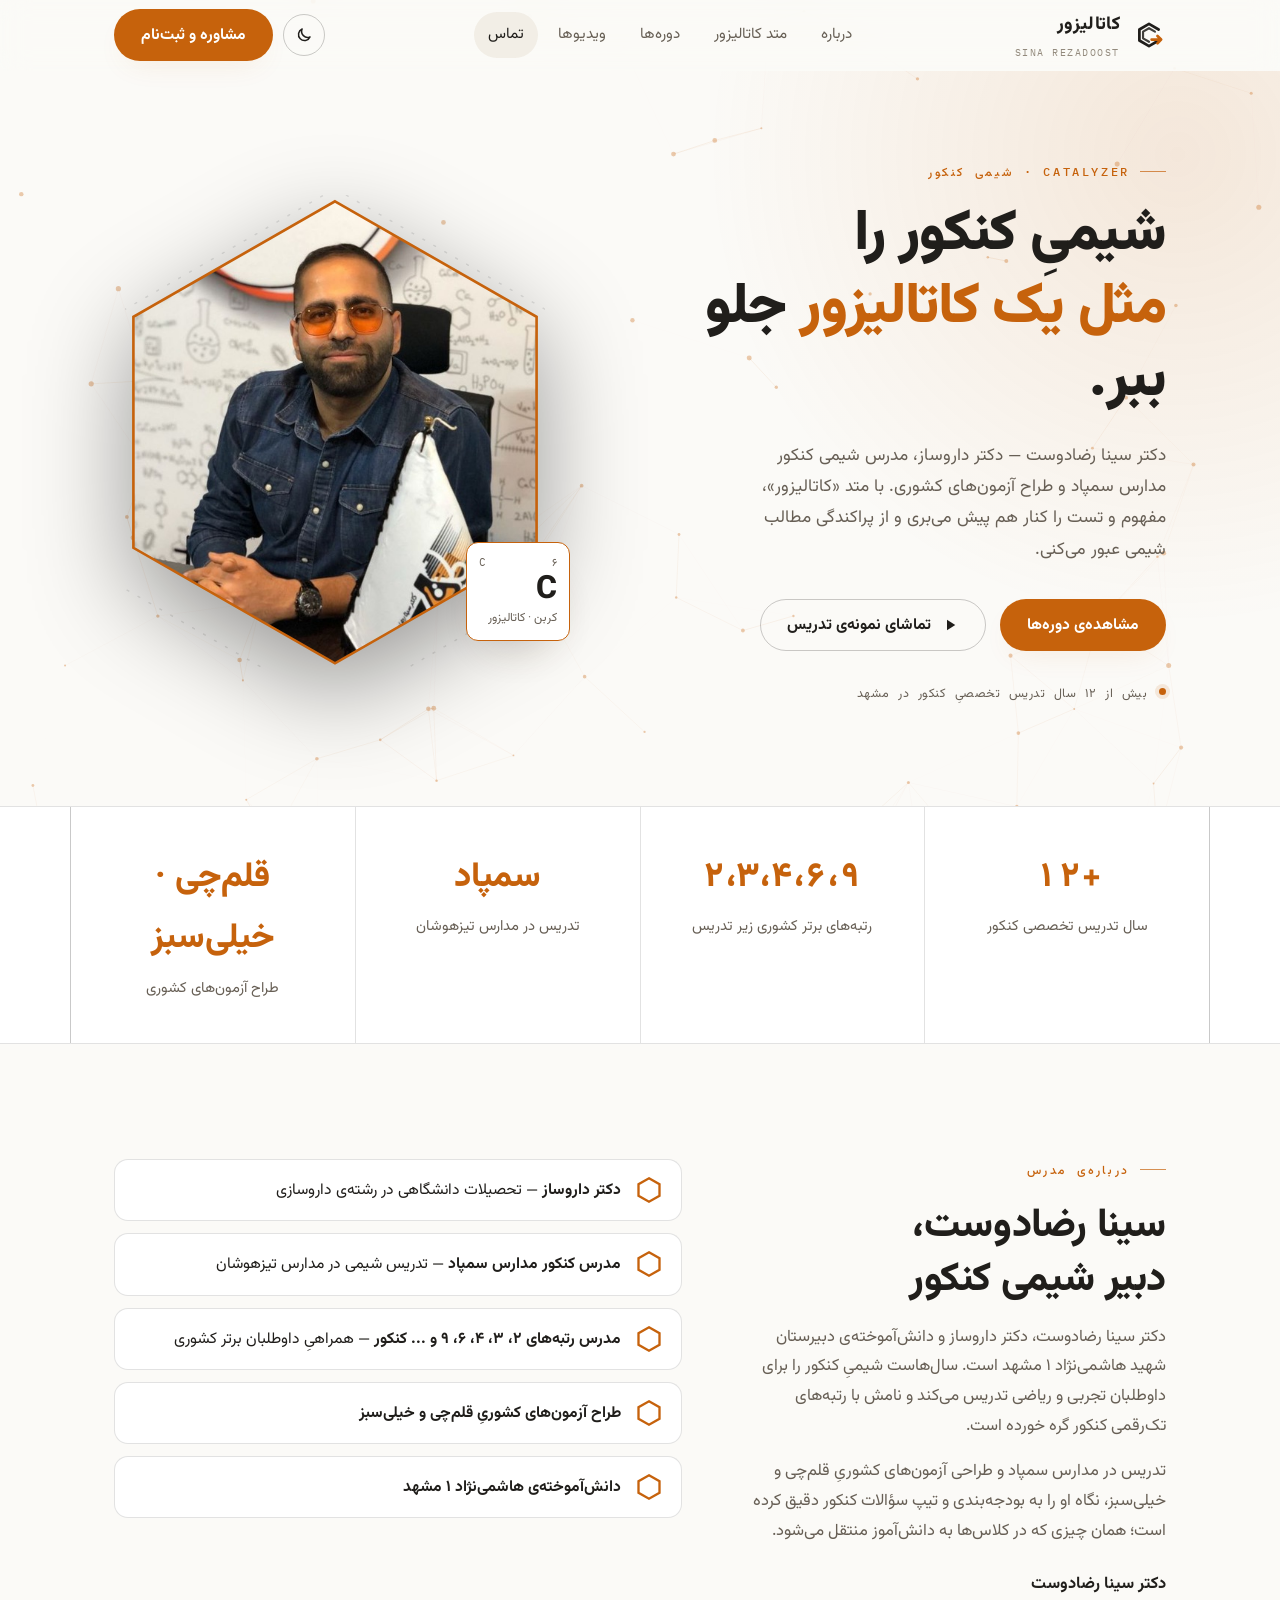
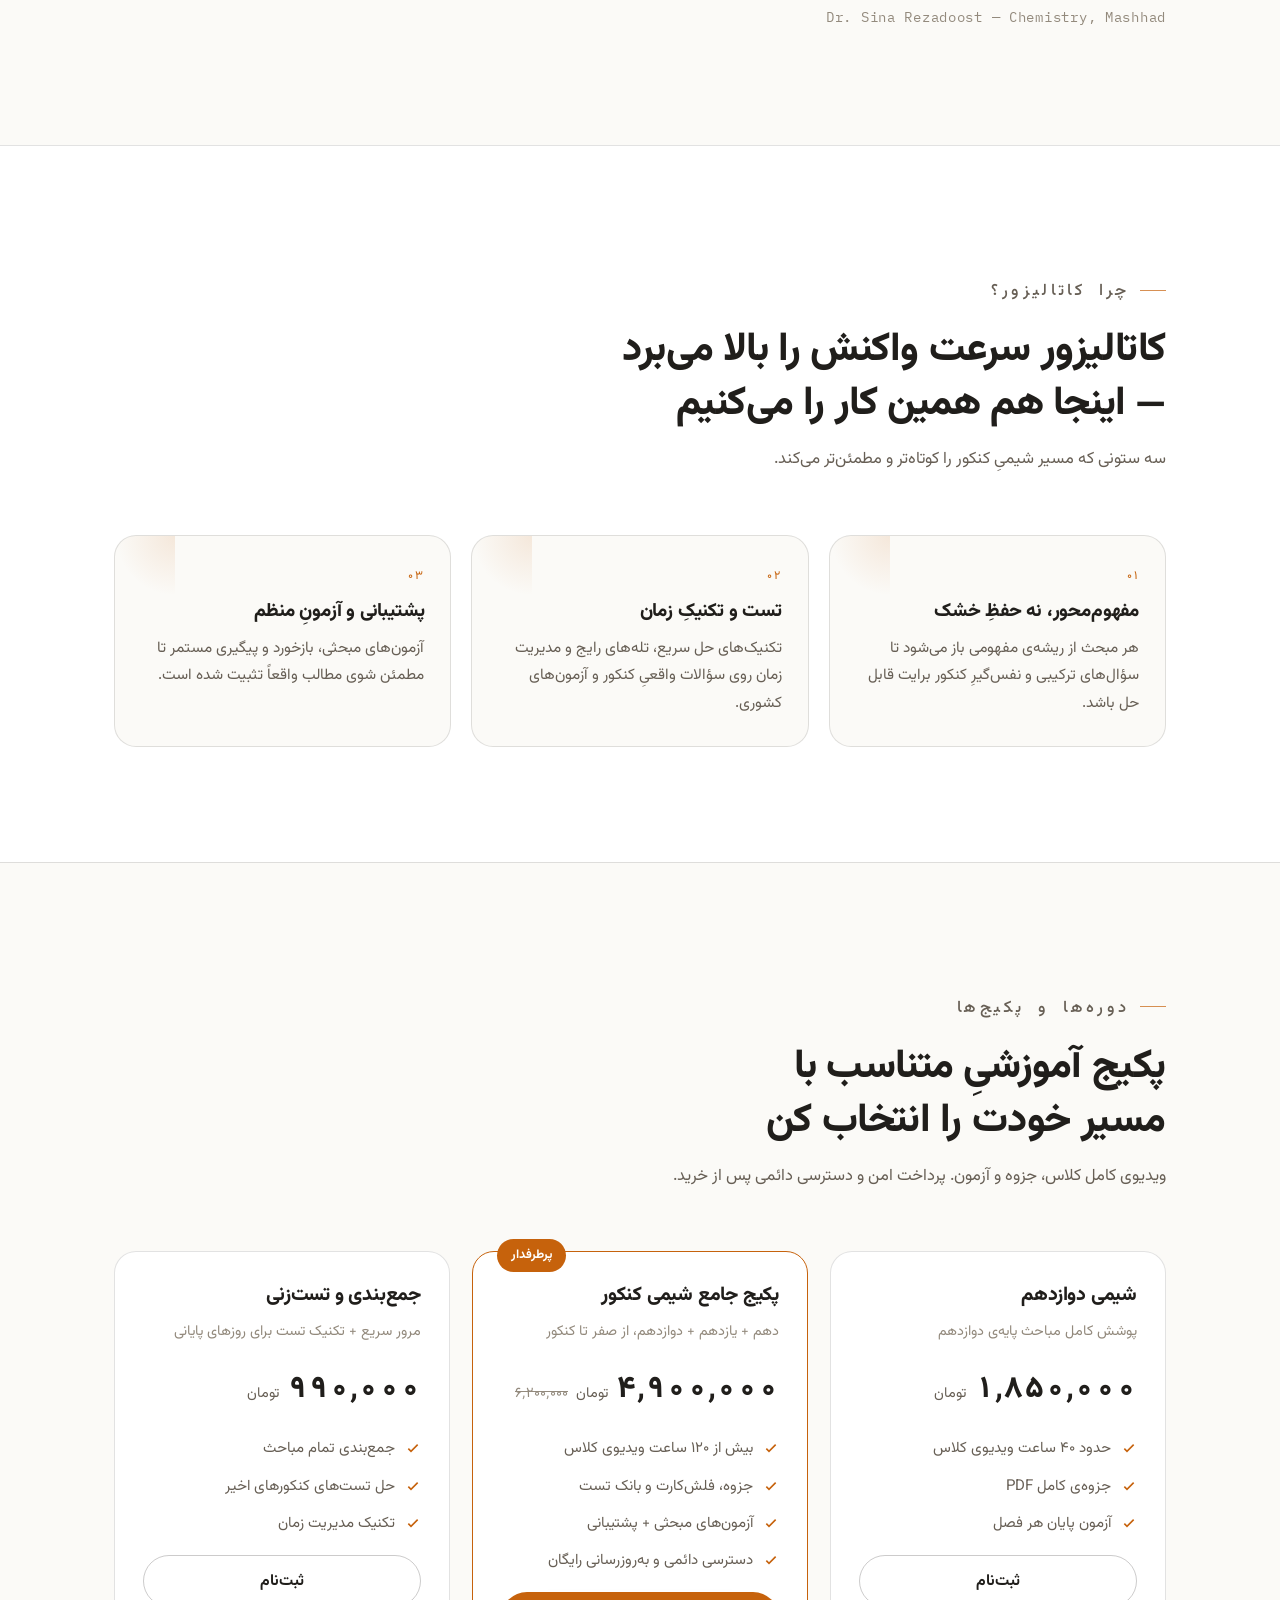
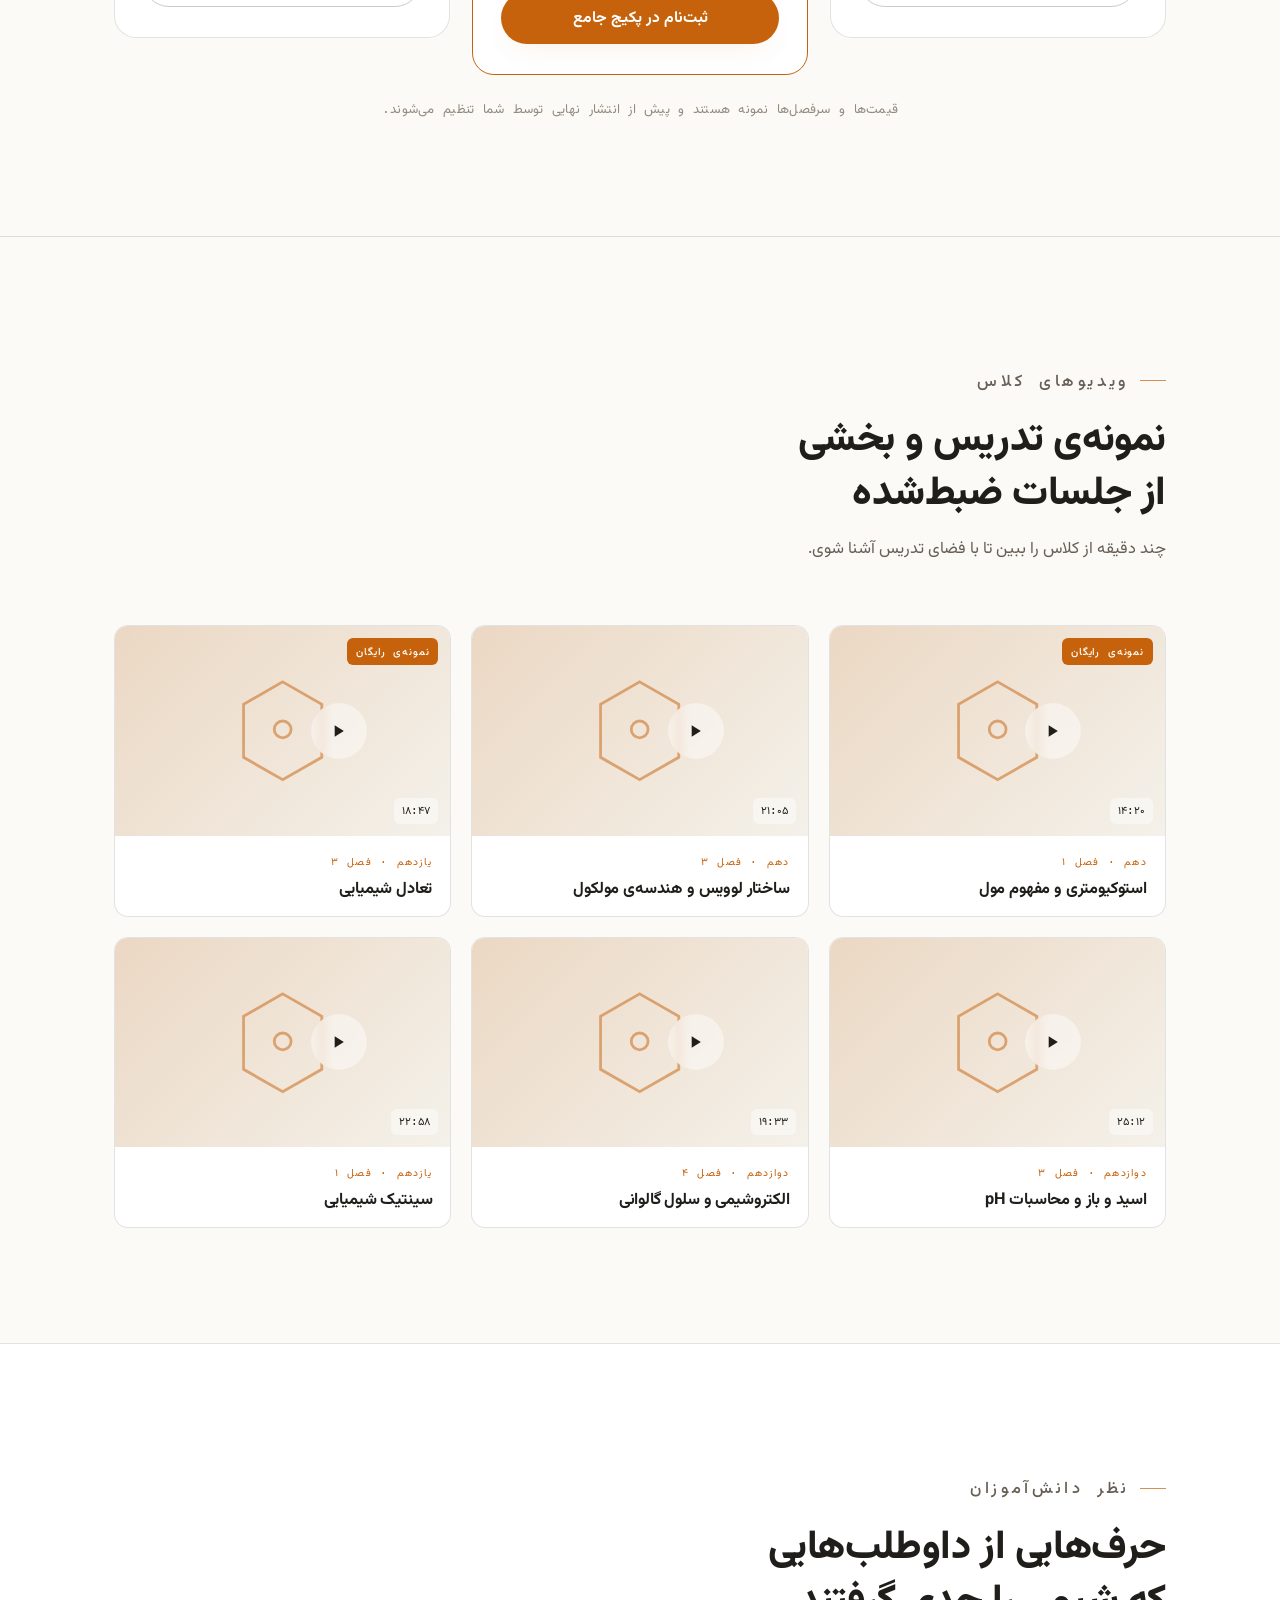
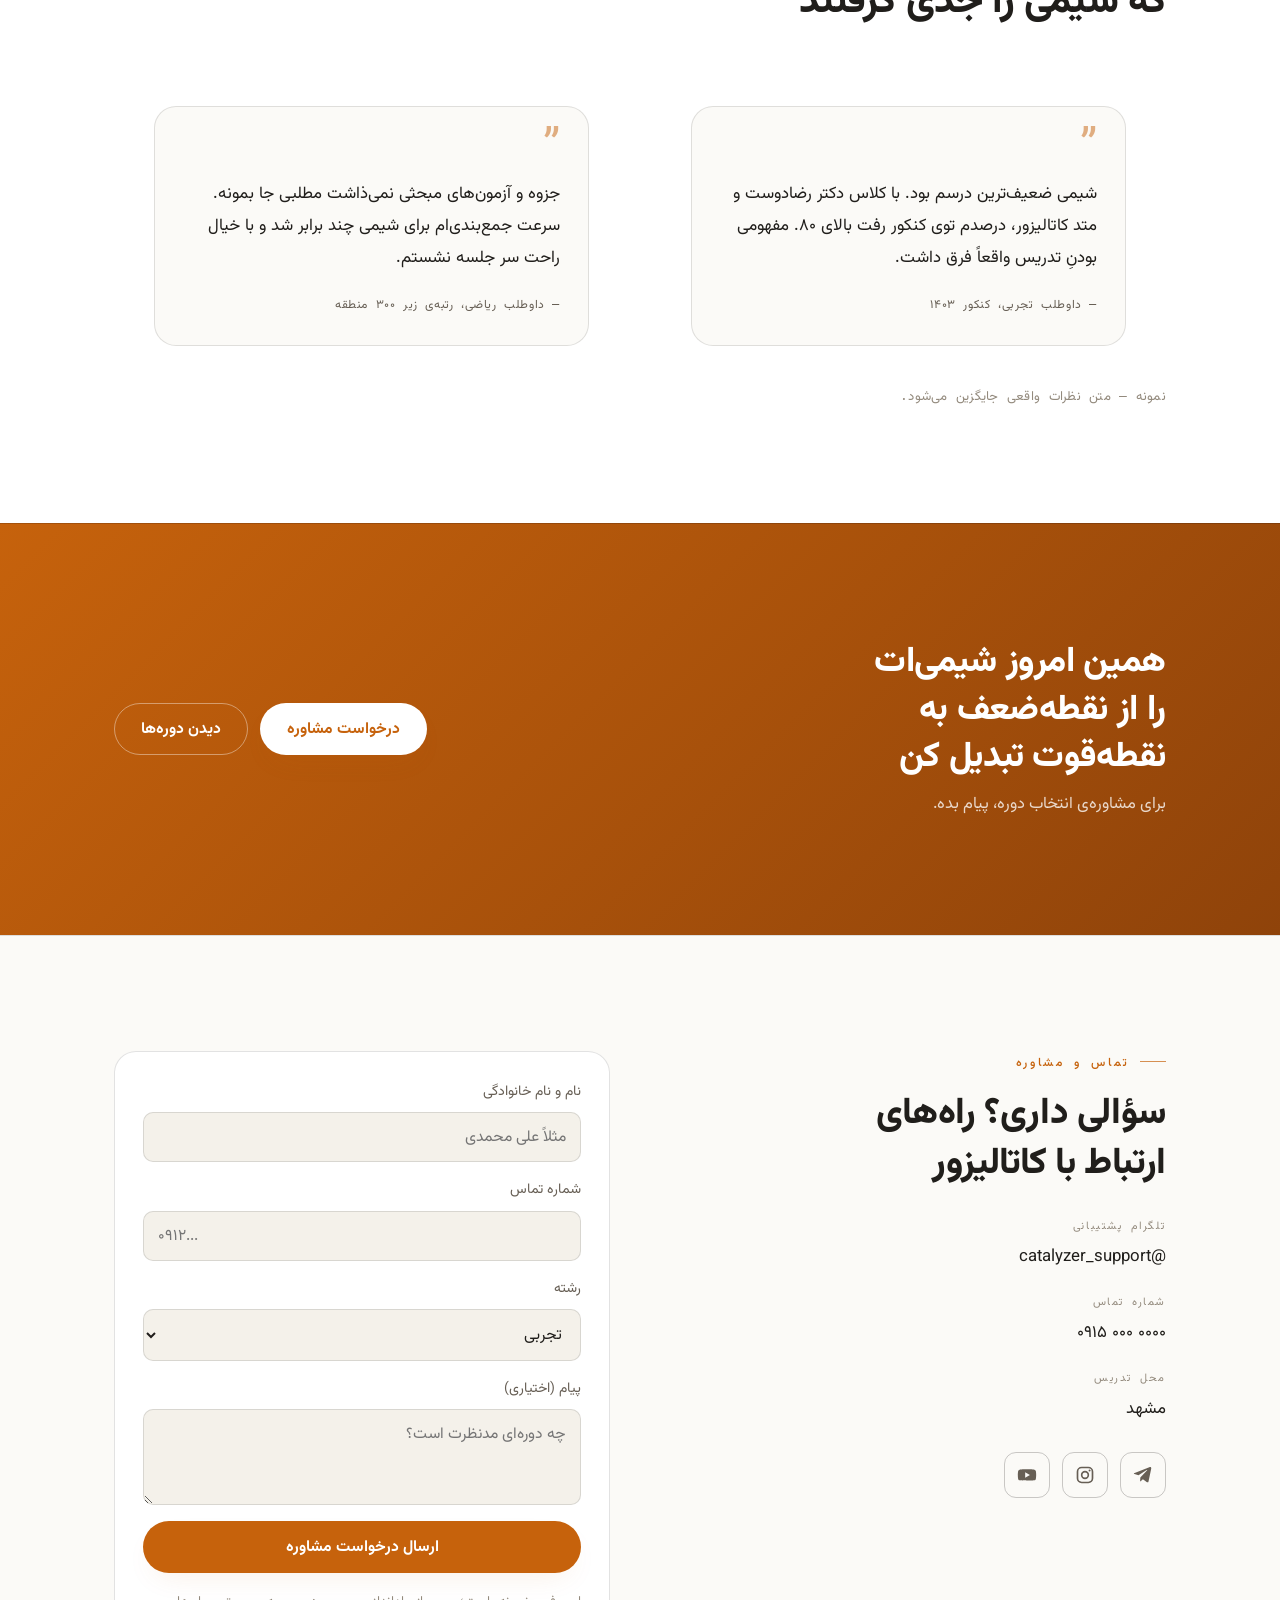
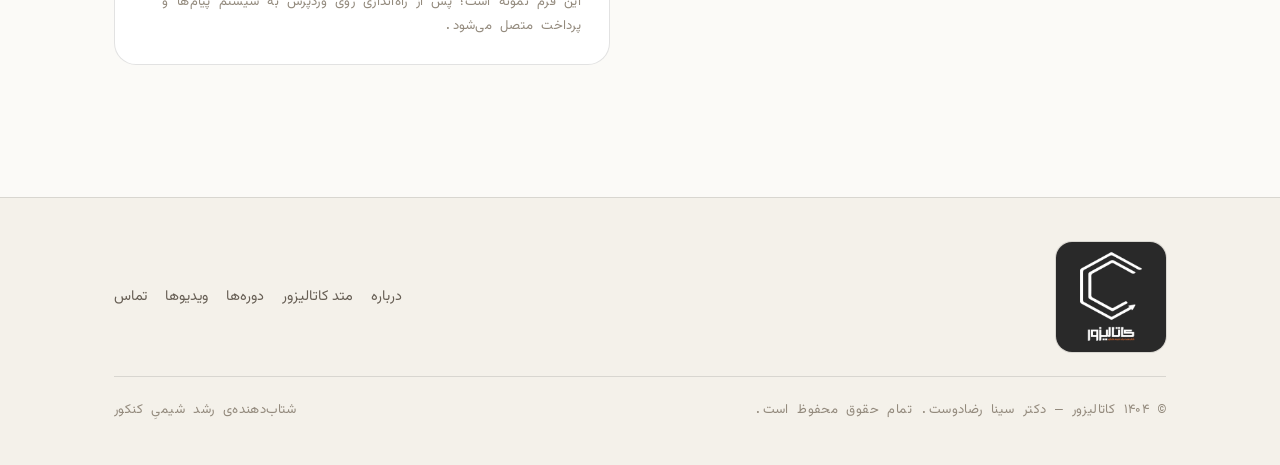
==== catalyzer-preview.html @ cc632443 "Phase 1: Catalyzer / Dr. Sina Rezadoost landing page Persian RTL single-page site introducing the te" ====
<title>کاتالیزور — سینا رضادوست</title>
<link rel="stylesheet" href="https://fonts.googleapis.com/css2?family=Vazirmatn:wght@300;400;500;600;700;800;900&family=IBM+Plex+Mono:wght@400;500&display=swap">
<style>
/* ============================================================
   کاتالیزور — قالب معرفی و فروش دوره | Design tokens
   ============================================================ */
:root{
  color-scheme: dark;
  direction: rtl;
  /* warm charcoal drawn from the brand logo */
  --bg:        #171614;
  --bg-2:      #1F1D1A;
  --bg-3:      #292620;
  --bg-inset:  #131210;
  --line:      rgba(244,238,229,.10);
  --line-strong: rgba(244,238,229,.18);
  --text:      #F3EEE6;
  --text-dim:  #A79F93;
  --text-mute: #776F63;
  /* catalyst amber — the accent from the glasses and the logo tagline */
  --accent:    #F0821E;
  --accent-2:  #F6A24B;
  --accent-deep:#C6620C;
  --accent-ink:#171614;
  --glow:      rgba(240,130,30,.16);
  --shadow:    0 24px 60px -22px rgba(0,0,0,.65);
  --radius:    14px;
  --radius-lg: 22px;
  --maxw:      1140px;
  --font-display:'Vazirmatn','Segoe UI',Tahoma,sans-serif;
  --font-body:'Vazirmatn','Segoe UI',Tahoma,sans-serif;
  --font-mono:'IBM Plex Mono','Vazirmatn',ui-monospace,monospace;
}
:root[data-theme="light"]{
  color-scheme: light;
  --bg:        #FBFAF7;
  --bg-2:      #FFFFFF;
  --bg-3:      #F2EEE6;
  --bg-inset:  #F4F1EA;
  --line:      rgba(23,22,20,.12);
  --line-strong: rgba(23,22,20,.22);
  --text:      #201E1B;
  --text-dim:  #675F55;
  --text-mute: #938A7D;
  --accent:    #C6620C;
  --accent-2:  #A8500A;
  --accent-deep:#8F430A;
  --accent-ink:#FFFFFF;
  --glow:      rgba(198,98,12,.12);
  --shadow:    0 22px 50px -24px rgba(60,40,15,.30);
}
@media (prefers-color-scheme: light){
  :root:not([data-theme="dark"]){
    color-scheme: light;
    --bg:        #FBFAF7;
    --bg-2:      #FFFFFF;
    --bg-3:      #F2EEE6;
    --bg-inset:  #F4F1EA;
    --line:      rgba(23,22,20,.12);
    --line-strong: rgba(23,22,20,.22);
    --text:      #201E1B;
    --text-dim:  #675F55;
    --text-mute: #938A7D;
    --accent:    #C6620C;
    --accent-2:  #A8500A;
    --accent-deep:#8F430A;
    --accent-ink:#FFFFFF;
    --glow:      rgba(198,98,12,.12);
    --shadow:    0 22px 50px -24px rgba(60,40,15,.30);
  }
}

/* ============================================================
   Reset & base
   ============================================================ */
*,*::before,*::after{box-sizing:border-box}
html{-webkit-text-size-adjust:100%}
body{
  margin:0;
  font-family:var(--font-body);
  font-weight:400;
  font-size:clamp(15px,.55vw + 13.5px,16.5px);
  line-height:1.8;
  color:var(--text);
  background:var(--bg);
  -webkit-font-smoothing:antialiased;
  text-rendering:optimizeLegibility;
  overflow-x:hidden;
}
img{max-width:100%;display:block}
a{color:inherit;text-decoration:none}
button{font-family:inherit}
h1,h2,h3,h4{margin:0;font-family:var(--font-display);font-weight:800;line-height:1.35;text-wrap:balance;letter-spacing:-.01em}
p{margin:0}
:focus-visible{outline:2px solid var(--accent);outline-offset:3px;border-radius:4px}
::selection{background:var(--accent);color:var(--accent-ink)}

/* ============================================================
   Layout primitives
   ============================================================ */
.wrap{width:100%;max-width:var(--maxw);margin-inline:auto;padding-inline:clamp(20px,5vw,44px)}
.section{padding-block:clamp(64px,9vw,120px);position:relative}
.section + .section{border-top:1px solid var(--line)}
.eyebrow{
  font-family:var(--font-mono);
  font-size:12px;
  font-weight:500;
  letter-spacing:.22em;
  text-transform:uppercase;
  color:var(--accent);
  display:inline-flex;
  align-items:center;
  gap:10px;
  margin:0 0 18px;
}
.eyebrow::before{content:"";width:26px;height:1px;background:var(--accent);opacity:.7}
.section-head{max-width:640px;margin-bottom:clamp(36px,5vw,60px)}
.section-head h2{font-size:clamp(1.7rem,3.4vw,2.5rem)}
.section-head p{margin-top:14px;color:var(--text-dim);font-size:1.03rem}
.lede{color:var(--text-dim)}

.btn{
  --bh:52px;
  display:inline-flex;align-items:center;justify-content:center;gap:10px;
  height:var(--bh);padding-inline:26px;
  border-radius:999px;border:1px solid transparent;
  font-family:var(--font-display);font-weight:700;font-size:.98rem;
  cursor:pointer;transition:transform .18s ease,background .18s ease,border-color .18s ease,color .18s ease;
  white-space:nowrap;
}
.btn svg{width:18px;height:18px;flex:none}
.btn-primary{background:var(--accent);color:var(--accent-ink);box-shadow:0 12px 30px -12px var(--glow)}
.btn-primary:hover{background:var(--accent-2);transform:translateY(-2px)}
.btn-ghost{background:transparent;color:var(--text);border-color:var(--line-strong)}
.btn-ghost:hover{border-color:var(--accent);color:var(--accent);transform:translateY(-2px)}
.btn-block{width:100%}

/* ============================================================
   Animated atomic-bond background
   ============================================================ */
.bg-net{
  position:fixed;inset:0;width:100%;height:100%;
  z-index:0;pointer-events:none;display:block;
}
main,.footer{position:relative;z-index:1}

/* ============================================================
   Header
   ============================================================ */
.header{
  position:sticky;top:0;z-index:60;
  background:color-mix(in srgb,var(--bg) 82%,transparent);
  backdrop-filter:blur(14px) saturate(1.4);
  -webkit-backdrop-filter:blur(14px) saturate(1.4);
  border-bottom:1px solid transparent;
  transition:border-color .3s ease,background .3s ease;
}
.header.scrolled{border-bottom-color:var(--line);background:color-mix(in srgb,var(--bg) 92%,transparent)}
.nav{display:flex;align-items:center;justify-content:space-between;gap:24px;height:70px}
.brand{display:flex;align-items:center;gap:12px;font-family:var(--font-display);font-weight:800}
.brand .mark{width:34px;height:34px;flex:none}
.brand .mark .c-stroke{stroke:var(--text)}
.brand .mark .c-arrow{stroke:var(--accent)}
.brand-name{font-size:1.14rem;letter-spacing:.02em}
.brand-sub{display:block;font-family:var(--font-mono);font-size:9.5px;letter-spacing:.16em;color:var(--text-mute);font-weight:400;margin-top:2px}
.nav-links{display:flex;align-items:center;gap:6px}
.nav-links a{
  padding:9px 14px;border-radius:999px;font-size:.95rem;color:var(--text-dim);
  transition:color .16s ease,background .16s ease;
}
.nav-links a:hover{color:var(--text)}
.nav-links a.active{color:var(--text);background:var(--bg-3)}
.nav-right{display:flex;align-items:center;gap:10px}
.icon-btn{
  width:42px;height:42px;flex:none;display:grid;place-items:center;
  border-radius:999px;border:1px solid var(--line-strong);background:transparent;color:var(--text);
  cursor:pointer;transition:border-color .16s ease,color .16s ease;
}
.icon-btn:hover{border-color:var(--accent);color:var(--accent)}
.icon-btn svg{width:18px;height:18px}
.theme-toggle .moon{display:none}
:root[data-theme="light"] .theme-toggle .sun{display:none}
:root[data-theme="light"] .theme-toggle .moon{display:block}
@media (prefers-color-scheme:light){
  :root:not([data-theme="dark"]) .theme-toggle .sun{display:none}
  :root:not([data-theme="dark"]) .theme-toggle .moon{display:block}
}
.nav-toggle{display:none}
.nav-cta{display:inline-flex}
.nav-panel{display:none}

/* ============================================================
   Hero
   ============================================================ */
.hero{position:relative;overflow:hidden;padding-block:clamp(48px,7vw,96px) clamp(56px,8vw,104px)}
.hero-bg{position:absolute;inset:0;z-index:0;pointer-events:none}
.hero-bg::before{
  content:"";position:absolute;inset:-20% -10% auto auto;width:60vw;height:60vw;
  background:radial-gradient(circle at 70% 30%,var(--glow),transparent 62%);
}
.hero-grid{
  position:relative;z-index:1;
  display:grid;grid-template-columns:1.1fr .9fr;gap:clamp(32px,6vw,72px);align-items:center;
}
.hero-copy h1{
  font-size:clamp(2.1rem,5.4vw,3.55rem);
  font-weight:900;line-height:1.28;
}
.hero-copy h1 .hl{color:var(--accent);position:relative;white-space:nowrap}
.hero-copy .lede{margin-top:22px;font-size:1.08rem;max-width:44ch}
.hero-actions{display:flex;flex-wrap:wrap;gap:14px;margin-top:34px}
.hero-trust{
  display:flex;align-items:center;gap:12px;margin-top:30px;
  font-family:var(--font-mono);font-size:12.5px;letter-spacing:.04em;color:var(--text-dim);
}
.hero-trust .dot{width:7px;height:7px;border-radius:50%;background:var(--accent);box-shadow:0 0 0 4px var(--glow)}

.portrait{position:relative;width:min(420px,86vw);margin-inline:auto}
.portrait svg{width:100%;height:auto;filter:drop-shadow(0 30px 50px rgba(0,0,0,.4))}
.hexframe-fill{fill:var(--bg-3)}
.hexframe-ring{fill:none;stroke:var(--accent);stroke-width:2.5}
.hexframe-ring.faint{stroke:var(--line-strong);stroke-width:1.5}
.monogram{fill:var(--text-mute);font-family:var(--font-display);font-weight:800}
.portrait .tile{
  position:absolute;inset-block-end:6%;inset-inline-start:-6%;
  width:104px;background:var(--bg-2);border:1px solid var(--accent);
  border-radius:12px;padding:10px 12px;box-shadow:var(--shadow);
}
.portrait .tile .num{font-family:var(--font-mono);font-size:11px;color:var(--text-dim);display:flex;justify-content:space-between}
.portrait .tile .sym{font-family:var(--font-display);font-weight:800;font-size:2rem;line-height:1.1;color:var(--text)}
.portrait .tile .nm{font-size:12px;color:var(--text-dim)}

/* ============================================================
   Stats strip
   ============================================================ */
.stats{background:var(--bg-2);border-block:1px solid var(--line)}
.stats .wrap{display:grid;grid-template-columns:repeat(4,1fr);gap:1px;background:var(--line);
  border-inline:1px solid var(--line);padding:0}
.stat{background:var(--bg-2);padding:clamp(24px,3.5vw,40px) clamp(18px,2.5vw,28px);text-align:center}
.stat .v{font-family:var(--font-display);font-weight:800;font-size:clamp(1.5rem,3vw,2.15rem);color:var(--accent);font-variant-numeric:tabular-nums}
.stat .k{margin-top:6px;color:var(--text-dim);font-size:.92rem}

/* ============================================================
   About + credentials
   ============================================================ */
.about-grid{display:grid;grid-template-columns:.85fr 1.15fr;gap:clamp(32px,5vw,64px);align-items:start}
.about-copy p + p{margin-top:16px}
.about-copy .sign{margin-top:24px;font-family:var(--font-display);font-weight:700;color:var(--text)}
.about-copy .sign span{display:block;font-weight:400;font-size:.9rem;color:var(--text-mute);font-family:var(--font-mono);letter-spacing:.05em;margin-top:4px}
.creds{display:grid;gap:12px}
.cred{
  display:flex;gap:14px;align-items:flex-start;
  background:var(--bg-2);border:1px solid var(--line);border-radius:var(--radius);
  padding:16px 18px;transition:border-color .18s ease,transform .18s ease;
}
.cred:hover{border-color:var(--line-strong);transform:translateX(-4px)}
.cred .hx{width:28px;height:28px;flex:none;display:grid;place-items:center;color:var(--accent)}
.cred .hx svg{width:100%;height:100%}
.cred p{font-size:.98rem}
.cred strong{font-weight:700;color:var(--text)}

/* ============================================================
   Method
   ============================================================ */
.method{background:color-mix(in srgb,var(--bg-2) 90%,transparent)}
.pillars{display:grid;grid-template-columns:repeat(3,1fr);gap:20px}
.pillar{
  background:var(--bg);border:1px solid var(--line);border-radius:var(--radius-lg);
  padding:28px 26px;position:relative;overflow:hidden;
}
.pillar .idx{font-family:var(--font-mono);font-size:12px;color:var(--accent);letter-spacing:.15em}
.pillar h3{font-size:1.18rem;margin-top:14px}
.pillar p{margin-top:10px;color:var(--text-dim);font-size:.96rem}
.pillar::after{content:"";position:absolute;inset-block-start:0;inset-inline-end:0;width:60px;height:60px;
  background:radial-gradient(circle at 100% 0,var(--glow),transparent 70%)}

/* ============================================================
   Courses
   ============================================================ */
.courses-grid{display:grid;grid-template-columns:repeat(3,1fr);gap:22px;align-items:start}
.course{
  background:var(--bg-2);border:1px solid var(--line);border-radius:var(--radius-lg);
  padding:30px 28px;display:flex;flex-direction:column;gap:18px;position:relative;
  transition:transform .2s ease,border-color .2s ease,box-shadow .2s ease;
}
.course:hover{transform:translateY(-5px);border-color:var(--line-strong);box-shadow:var(--shadow)}
.course.featured{border-color:var(--accent)}
.course .badge{
  position:absolute;inset-block-start:-13px;inset-inline-end:24px;
  background:var(--accent);color:var(--accent-ink);font-family:var(--font-display);font-weight:700;
  font-size:.78rem;padding:5px 14px;border-radius:999px;
}
.course h3{font-size:1.22rem}
.course .desc{color:var(--text-mute);font-size:.9rem;margin-top:-8px}
.price{display:flex;align-items:baseline;gap:8px;font-family:var(--font-display)}
.price .amt{font-size:1.9rem;font-weight:800;color:var(--text);font-variant-numeric:tabular-nums}
.price .cur{font-size:.9rem;color:var(--text-dim)}
.price .old{font-size:.9rem;color:var(--text-mute);text-decoration:line-through}
.feat{list-style:none;padding:0;margin:0;display:grid;gap:10px}
.feat li{display:flex;gap:10px;align-items:flex-start;font-size:.94rem;color:var(--text-dim)}
.feat li svg{width:16px;height:16px;flex:none;margin-top:5px;color:var(--accent)}
.course .btn{margin-top:auto}

/* ============================================================
   Videos
   ============================================================ */
.videos-grid{display:grid;grid-template-columns:repeat(3,1fr);gap:20px}
.video{
  background:var(--bg-2);border:1px solid var(--line);border-radius:var(--radius);
  overflow:hidden;transition:border-color .18s ease,transform .18s ease;
}
.video:hover{border-color:var(--line-strong);transform:translateY(-4px)}
.video:hover .thumb .play{background:var(--accent);color:var(--accent-ink);transform:translate(50%,-50%) scale(1.08)}
.thumb{
  position:relative;aspect-ratio:16/10;
  background:
    linear-gradient(135deg,color-mix(in srgb,var(--accent) 16%,var(--bg-3)),var(--bg-inset));
  display:grid;place-items:center;overflow:hidden;
}
.thumb .rings{position:absolute;inset:0;opacity:.5}
.thumb .play{
  position:absolute;inset-block-start:50%;inset-inline-end:50%;transform:translate(50%,-50%);
  width:56px;height:56px;border-radius:50%;display:grid;place-items:center;
  background:color-mix(in srgb,var(--bg) 55%,transparent);color:var(--text);
  backdrop-filter:blur(4px);transition:all .2s ease;
}
.thumb .play svg{width:20px;height:20px;margin-inline-start:2px}
.thumb .tag{
  position:absolute;inset-block-start:12px;inset-inline-start:12px;
  font-family:var(--font-mono);font-size:10.5px;letter-spacing:.08em;
  background:var(--accent);color:var(--accent-ink);padding:4px 9px;border-radius:6px;font-weight:500;
}
.thumb .dur{
  position:absolute;inset-block-end:12px;inset-inline-start:12px;
  font-family:var(--font-mono);font-size:11px;
  background:color-mix(in srgb,var(--bg) 70%,transparent);color:var(--text);
  padding:3px 8px;border-radius:6px;
}
.video .meta{padding:16px 18px}
.video .meta .cat{font-family:var(--font-mono);font-size:10.5px;letter-spacing:.12em;color:var(--accent);text-transform:uppercase}
.video .meta h3{font-size:1.02rem;margin-top:7px;font-weight:700}

/* ============================================================
   Testimonials
   ============================================================ */
.quotes{background:color-mix(in srgb,var(--bg-2) 90%,transparent)}
.quotes-grid{display:grid;grid-template-columns:repeat(2,1fr);gap:22px}
.quote{
  background:var(--bg);border:1px solid var(--line);border-radius:var(--radius-lg);
  padding:30px 28px;position:relative;
}
.quote .qm{font-family:var(--font-display);font-size:3rem;line-height:.6;color:var(--accent);opacity:.5}
.quote p{margin-top:14px;font-size:1.05rem;line-height:1.9}
.quote .who{margin-top:18px;font-family:var(--font-mono);font-size:12px;letter-spacing:.05em;color:var(--text-dim)}

/* ============================================================
   CTA band
   ============================================================ */
.cta{background:linear-gradient(135deg,var(--accent),var(--accent-deep));color:var(--accent-ink)}
.cta .wrap{display:flex;flex-wrap:wrap;align-items:center;justify-content:space-between;gap:28px}
.cta h2{font-size:clamp(1.5rem,3.2vw,2.2rem);color:var(--accent-ink);max-width:20ch}
.cta p{margin-top:8px;color:color-mix(in srgb,var(--accent-ink) 78%,transparent)}
.cta-actions{display:flex;flex-wrap:wrap;gap:12px}
.cta .btn-primary{background:var(--accent-ink);color:var(--accent)}
.cta .btn-primary:hover{background:color-mix(in srgb,var(--accent-ink) 88%,#fff)}
.cta .btn-ghost{border-color:color-mix(in srgb,var(--accent-ink) 40%,transparent);color:var(--accent-ink)}
.cta .btn-ghost:hover{background:color-mix(in srgb,var(--accent-ink) 12%,transparent);color:var(--accent-ink);border-color:var(--accent-ink)}

/* ============================================================
   Contact
   ============================================================ */
.contact-grid{display:grid;grid-template-columns:1fr 1fr;gap:clamp(32px,5vw,60px);align-items:start}
.contact-info dl{margin:0;display:grid;gap:20px}
.contact-info dt{font-family:var(--font-mono);font-size:11px;letter-spacing:.14em;text-transform:uppercase;color:var(--text-mute)}
.contact-info dd{margin:6px 0 0;font-size:1.05rem;color:var(--text)}
.socials{display:flex;gap:12px;margin-top:28px}
.socials a{
  width:46px;height:46px;display:grid;place-items:center;border-radius:12px;
  border:1px solid var(--line-strong);color:var(--text-dim);transition:all .16s ease;
}
.socials a:hover{border-color:var(--accent);color:var(--accent);transform:translateY(-2px)}
.socials a svg{width:20px;height:20px}
form.lead{display:grid;gap:16px;background:var(--bg-2);border:1px solid var(--line);border-radius:var(--radius-lg);padding:28px}
form.lead label{display:grid;gap:7px;font-size:.88rem;color:var(--text-dim)}
form.lead input,form.lead select,form.lead textarea{
  font-family:inherit;font-size:.98rem;color:var(--text);
  background:var(--bg-inset);border:1px solid var(--line);border-radius:10px;padding:12px 14px;
  transition:border-color .16s ease;
}
form.lead input:focus,form.lead select:focus,form.lead textarea:focus{outline:none;border-color:var(--accent)}
form.lead textarea{resize:vertical;min-height:96px}
.form-note{font-size:.82rem;color:var(--text-mute);font-family:var(--font-mono);letter-spacing:.02em}
.form-ok{
  background:var(--bg-2);border:1px solid var(--accent);border-radius:var(--radius-lg);
  padding:32px 28px;text-align:center;
}
.form-ok svg{width:44px;height:44px;color:var(--accent);margin-inline:auto}
.form-ok h3{margin-top:14px;font-size:1.15rem}
.form-ok p{margin-top:8px;color:var(--text-dim)}

/* ============================================================
   Footer
   ============================================================ */
.footer{background:var(--bg-inset);border-top:1px solid var(--line)}
.brand-logo{display:inline-flex}
.brand-logo img{width:110px;height:auto;border-radius:16px;box-shadow:0 0 0 1px var(--line)}
.footer .wrap{padding-block:44px;display:flex;flex-wrap:wrap;gap:24px;align-items:center;justify-content:space-between}
.footer .brand-name{font-size:1rem}
.footer nav{display:flex;flex-wrap:wrap;gap:18px}
.footer nav a{font-size:.9rem;color:var(--text-dim)}
.footer nav a:hover{color:var(--accent)}
.footer .fine{width:100%;border-top:1px solid var(--line);padding-top:20px;font-size:.82rem;color:var(--text-mute);font-family:var(--font-mono);letter-spacing:.03em;display:flex;flex-wrap:wrap;gap:8px;justify-content:space-between}

/* ============================================================
   Reveal on scroll
   ============================================================ */
@media (prefers-reduced-motion:no-preference){
  .reveal{opacity:0;transform:translateY(20px);transition:opacity .7s cubic-bezier(.2,.6,.2,1),transform .7s cubic-bezier(.2,.6,.2,1)}
  .reveal.in{opacity:1;transform:none}
  .stagger > *{opacity:0;transform:translateY(18px);transition:opacity .6s ease,transform .6s ease}
  .stagger.in > *{opacity:1;transform:none}
  .stagger.in > *:nth-child(2){transition-delay:.07s}
  .stagger.in > *:nth-child(3){transition-delay:.14s}
  .stagger.in > *:nth-child(4){transition-delay:.21s}
  .stagger.in > *:nth-child(5){transition-delay:.28s}
  .stagger.in > *:nth-child(6){transition-delay:.35s}
  .hero-draw{stroke-dasharray:120;stroke-dashoffset:120;animation:draw 1.4s .3s cubic-bezier(.4,0,.2,1) forwards}
  @keyframes draw{to{stroke-dashoffset:0}}
  .spin-slow{animation:spin 44s linear infinite;transform-origin:center}
  @keyframes spin{to{transform:rotate(360deg)}}
}

/* ============================================================
   Responsive
   ============================================================ */
@media (max-width:980px){
  .hero-grid{grid-template-columns:1fr;text-align:right}
  .portrait{grid-row:1;margin-bottom:8px}
  .about-grid{grid-template-columns:1fr}
  .pillars{grid-template-columns:1fr}
  .courses-grid{grid-template-columns:1fr;max-width:460px;margin-inline:auto}
  .videos-grid{grid-template-columns:repeat(2,1fr)}
  .quotes-grid{grid-template-columns:1fr}
  .contact-grid{grid-template-columns:1fr}
  .stats .wrap{grid-template-columns:repeat(2,1fr)}
}
@media (max-width:760px){
  .nav-links,.nav-cta{display:none}
  .nav-toggle{display:grid}
  .nav-panel{
    position:absolute;inset-inline:0;inset-block-start:70px;
    background:var(--bg-2);border-bottom:1px solid var(--line);
    padding:16px clamp(20px,5vw,44px) 22px;display:none;flex-direction:column;gap:4px;
  }
  .nav-panel.open{display:flex}
  .nav-panel a{padding:12px 6px;border-bottom:1px solid var(--line);color:var(--text-dim)}
  .nav-panel a:last-of-type{border-bottom:none}
  .nav-panel .btn{margin-top:12px}
}
@media (max-width:520px){
  .videos-grid{grid-template-columns:1fr}
  .stats .wrap{grid-template-columns:1fr}
  .hero-actions .btn{flex:1 1 100%}
}
</style>
<div dir="rtl" lang="fa">

</head>
<body>

<canvas class="bg-net" id="bgNet" aria-hidden="true"></canvas>

<!-- ===================== HEADER ===================== -->
<header class="header" id="top">
  <div class="wrap">
    <nav class="nav">
      <a class="brand" href="#top" aria-label="کاتالیزور — خانه">
        <svg class="mark" viewBox="0 0 52 52" fill="none" aria-hidden="true">
          <g stroke-linecap="round" stroke-linejoin="round">
            <path class="c-stroke" d="M40.7 17.5 L26 9 L11.3 17.5 L11.3 34.5 L26 43 L40.7 34.5" stroke-width="4.2"/>
            <path class="c-stroke" d="M35.1 20.9 L26 15.6 L16.9 20.9 L16.9 31.1 L26 36.4" stroke-width="3.3" opacity="0.85"/>
            <path class="c-arrow" d="M30 33 H44 M39 27.5 L44.5 33 L39 38.5" stroke-width="4.2"/>
          </g>
        </svg>
        <span>
          <span class="brand-name">کاتالیزور</span>
          <span class="brand-sub">SINA REZADOOST</span>
        </span>
      </a>

      <div class="nav-links" id="navLinks">
        <a href="#about">درباره</a>
        <a href="#method">متد کاتالیزور</a>
        <a href="#courses">دوره‌ها</a>
        <a href="#videos">ویدیوها</a>
        <a href="#contact">تماس</a>
      </div>

      <div class="nav-right">
        <button class="icon-btn theme-toggle" id="themeToggle" type="button" aria-label="تغییر تم روشن و تیره">
          <svg class="sun" viewBox="0 0 24 24" fill="none" stroke="currentColor" stroke-width="2" stroke-linecap="round"><circle cx="12" cy="12" r="4.2"/><path d="M12 3v2M12 19v2M3 12h2M19 12h2M5.6 5.6l1.4 1.4M17 17l1.4 1.4M18.4 5.6L17 7M7 17l-1.4 1.4"/></svg>
          <svg class="moon" viewBox="0 0 24 24" fill="none" stroke="currentColor" stroke-width="2" stroke-linecap="round" stroke-linejoin="round"><path d="M20 14.5A8 8 0 0 1 9.5 4a8 8 0 1 0 10.5 10.5Z"/></svg>
        </button>
        <a class="btn btn-primary nav-cta" href="#contact">مشاوره و ثبت‌نام</a>
        <button class="icon-btn nav-toggle" id="navToggle" type="button" aria-label="منو" aria-expanded="false" aria-controls="navPanel">
          <svg viewBox="0 0 24 24" fill="none" stroke="currentColor" stroke-width="2" stroke-linecap="round"><path d="M4 7h16M4 12h16M4 17h16"/></svg>
        </button>
      </div>
    </nav>
  </div>
  <div class="nav-panel" id="navPanel">
    <a href="#about">درباره سینا رضادوست</a>
    <a href="#method">متد کاتالیزور</a>
    <a href="#courses">دوره‌ها و پکیج‌ها</a>
    <a href="#videos">ویدیوهای کلاس</a>
    <a href="#contact">تماس و مشاوره</a>
    <a class="btn btn-primary" href="#contact">مشاوره و ثبت‌نام</a>
  </div>
</header>

<main>

<!-- ===================== HERO ===================== -->
<section class="hero">
  <div class="hero-bg" aria-hidden="true"></div>
  <div class="wrap">
    <div class="hero-grid">
      <div class="hero-copy reveal">
        <p class="eyebrow">CATALYZER · شیمی کنکور</p>
        <h1>شیمیِ کنکور را <span class="hl">مثل یک کاتالیزور</span> جلو ببر.</h1>
        <p class="lede">دکتر سینا رضادوست — دکتر داروساز، مدرس شیمی کنکور مدارس سمپاد و طراح آزمون‌های کشوری. با متد «کاتالیزور»، مفهوم و تست را کنار هم پیش می‌بری و از پراکندگی مطالب شیمی عبور می‌کنی.</p>
        <div class="hero-actions">
          <a class="btn btn-primary" href="#courses">مشاهده‌ی دوره‌ها</a>
          <a class="btn btn-ghost" href="#videos">
            <svg viewBox="0 0 24 24" fill="currentColor" aria-hidden="true"><path d="M8 5v14l11-7z"/></svg>
            تماشای نمونه‌ی تدریس
          </a>
        </div>
        <p class="hero-trust"><span class="dot"></span> بیش از ۱۲ سال تدریس تخصصیِ کنکور در مشهد</p>
      </div>

      <div class="portrait reveal">
        <svg viewBox="0 0 400 452" role="img" aria-label="دکتر سینا رضادوست">
          <defs>
            <clipPath id="hex">
              <path d="M200 6 L392 116 L392 336 L200 446 L8 336 L8 116 Z"/>
            </clipPath>
            <linearGradient id="mg" x1="0" y1="0" x2="1" y2="1">
              <stop offset="0" stop-color="var(--bg-3)"/>
              <stop offset="1" stop-color="var(--bg-inset)"/>
            </linearGradient>
          </defs>

          <g class="spin-slow" opacity="0.5">
            <path d="M200 -6 L416 118 L416 366 L200 490 L-16 366 L-16 118 Z"
                  fill="none" stroke="var(--line-strong)" stroke-width="1.4" stroke-dasharray="3 9"/>
          </g>

          <path d="M200 6 L392 116 L392 336 L200 446 L8 336 L8 116 Z" class="hexframe-fill"/>
          <g clip-path="url(#hex)">
            <rect x="0" y="0" width="400" height="452" fill="url(#mg)"/>
            <image href="[data-uri]" x="-16" y="0" width="432" height="452" preserveAspectRatio="xMidYMid slice"/>
          </g>
          <path d="M200 6 L392 116 L392 336 L200 446 L8 336 L8 116 Z" class="hexframe-ring"/>
        </svg>

        <div class="tile" aria-hidden="true">
          <div class="num"><span>۶</span><span>C</span></div>
          <div class="sym">C</div>
          <div class="nm">کربن · کاتالیزور</div>
        </div>
      </div>
    </div>
  </div>
</section>

<!-- ===================== STATS ===================== -->
<section class="stats" aria-label="یک نگاه به کارنامه">
  <div class="wrap stagger">
    <div class="stat"><div class="v">+۱۲</div><div class="k">سال تدریس تخصصی کنکور</div></div>
    <div class="stat"><div class="v">۲،۳،۴،۶،۹</div><div class="k">رتبه‌های برتر کشوری زیر تدریس</div></div>
    <div class="stat"><div class="v">سمپاد</div><div class="k">تدریس در مدارس تیزهوشان</div></div>
    <div class="stat"><div class="v">قلم‌چی · خیلی‌سبز</div><div class="k">طراح آزمون‌های کشوری</div></div>
  </div>
</section>

<!-- ===================== ABOUT ===================== -->
<section class="section" id="about">
  <div class="wrap">
    <div class="about-grid">
      <div class="about-copy reveal">
        <p class="eyebrow">درباره‌ی مدرس</p>
        <h2 style="font-size:clamp(1.7rem,3.4vw,2.5rem)">سینا رضادوست، دبیر شیمی کنکور</h2>
        <p class="lede" style="margin-top:16px">دکتر سینا رضادوست، دکتر داروساز و دانش‌آموخته‌ی دبیرستان شهید هاشمی‌نژاد ۱ مشهد است. سال‌هاست شیمیِ کنکور را برای داوطلبان تجربی و ریاضی تدریس می‌کند و نامش با رتبه‌های تک‌رقمی کنکور گره خورده است.</p>
        <p class="lede">تدریس در مدارس سمپاد و طراحی آزمون‌های کشوریِ قلم‌چی و خیلی‌سبز، نگاه او را به بودجه‌بندی و تیپ سؤالات کنکور دقیق کرده است؛ همان چیزی که در کلاس‌ها به دانش‌آموز منتقل می‌شود.</p>
        <p class="sign">دکتر سینا رضادوست<span>Dr. Sina Rezadoost — Chemistry, Mashhad</span></p>
      </div>

      <div class="creds reveal">
        <div class="cred">
          <span class="hx"><svg viewBox="0 0 24 24" fill="none" stroke="currentColor" stroke-width="2"><path d="M12 2 21 7v10l-9 5-9-5V7z"/></svg></span>
          <p><strong>دکتر داروساز</strong> — تحصیلات دانشگاهی در رشته‌ی داروسازی</p>
        </div>
        <div class="cred">
          <span class="hx"><svg viewBox="0 0 24 24" fill="none" stroke="currentColor" stroke-width="2"><path d="M12 2 21 7v10l-9 5-9-5V7z"/></svg></span>
          <p><strong>مدرس کنکور مدارس سمپاد</strong> — تدریس شیمی در مدارس تیزهوشان</p>
        </div>
        <div class="cred">
          <span class="hx"><svg viewBox="0 0 24 24" fill="none" stroke="currentColor" stroke-width="2"><path d="M12 2 21 7v10l-9 5-9-5V7z"/></svg></span>
          <p><strong>مدرس رتبه‌های ۲، ۳، ۴، ۶، ۹ و ... کنکور</strong> — همراهیِ داوطلبان برتر کشوری</p>
        </div>
        <div class="cred">
          <span class="hx"><svg viewBox="0 0 24 24" fill="none" stroke="currentColor" stroke-width="2"><path d="M12 2 21 7v10l-9 5-9-5V7z"/></svg></span>
          <p><strong>طراح آزمون‌های کشوریِ قلم‌چی و خیلی‌سبز</strong></p>
        </div>
        <div class="cred">
          <span class="hx"><svg viewBox="0 0 24 24" fill="none" stroke="currentColor" stroke-width="2"><path d="M12 2 21 7v10l-9 5-9-5V7z"/></svg></span>
          <p><strong>دانش‌آموخته‌ی هاشمی‌نژاد ۱ مشهد</strong></p>
        </div>
      </div>
    </div>
  </div>
</section>

<!-- ===================== METHOD ===================== -->
<section class="section method" id="method">
  <div class="wrap">
    <div class="section-head reveal">
      <p class="eyebrow">چرا کاتالیزور؟</p>
      <h2>کاتالیزور سرعت واکنش را بالا می‌برد — اینجا هم همین کار را می‌کنیم</h2>
      <p>سه ستونی که مسیر شیمیِ کنکور را کوتاه‌تر و مطمئن‌تر می‌کند.</p>
    </div>
    <div class="pillars stagger">
      <div class="pillar">
        <span class="idx">۰۱</span>
        <h3>مفهوم‌محور، نه حفظِ خشک</h3>
        <p>هر مبحث از ریشه‌ی مفهومی باز می‌شود تا سؤال‌های ترکیبی و نفس‌گیرِ کنکور برایت قابل حل باشد.</p>
      </div>
      <div class="pillar">
        <span class="idx">۰۲</span>
        <h3>تست و تکنیکِ زمان</h3>
        <p>تکنیک‌های حل سریع، تله‌های رایج و مدیریت زمان روی سؤالات واقعیِ کنکور و آزمون‌های کشوری.</p>
      </div>
      <div class="pillar">
        <span class="idx">۰۳</span>
        <h3>پشتیبانی و آزمونِ منظم</h3>
        <p>آزمون‌های مبحثی، بازخورد و پیگیری مستمر تا مطمئن شوی مطالب واقعاً تثبیت شده است.</p>
      </div>
    </div>
  </div>
</section>

<!-- ===================== COURSES ===================== -->
<section class="section" id="courses">
  <div class="wrap">
    <div class="section-head reveal">
      <p class="eyebrow">دوره‌ها و پکیج‌ها</p>
      <h2>پکیج آموزشیِ متناسب با مسیر خودت را انتخاب کن</h2>
      <p>ویدیوی کامل کلاس، جزوه و آزمون. پرداخت امن و دسترسی دائمی پس از خرید.</p>
    </div>
    <div class="courses-grid stagger">

      <div class="course">
        <h3>شیمی دوازدهم</h3>
        <p class="desc">پوشش کامل مباحث پایه‌ی دوازدهم</p>
        <div class="price"><span class="amt">۱٬۸۵۰٬۰۰۰</span><span class="cur">تومان</span></div>
        <ul class="feat">
          <li><svg viewBox="0 0 24 24" fill="none" stroke="currentColor" stroke-width="2.4"><path d="M5 13l4 4L19 7"/></svg> حدود ۴۰ ساعت ویدیوی کلاس</li>
          <li><svg viewBox="0 0 24 24" fill="none" stroke="currentColor" stroke-width="2.4"><path d="M5 13l4 4L19 7"/></svg> جزوه‌ی کامل PDF</li>
          <li><svg viewBox="0 0 24 24" fill="none" stroke="currentColor" stroke-width="2.4"><path d="M5 13l4 4L19 7"/></svg> آزمون پایان هر فصل</li>
        </ul>
        <a class="btn btn-ghost btn-block" href="#contact">ثبت‌نام</a>
      </div>

      <div class="course featured">
        <span class="badge">پرطرفدار</span>
        <h3>پکیج جامع شیمی کنکور</h3>
        <p class="desc">دهم + یازدهم + دوازدهم، از صفر تا کنکور</p>
        <div class="price"><span class="amt">۴٬۹۰۰٬۰۰۰</span><span class="cur">تومان</span><span class="old">۶٬۲۰۰٬۰۰۰</span></div>
        <ul class="feat">
          <li><svg viewBox="0 0 24 24" fill="none" stroke="currentColor" stroke-width="2.4"><path d="M5 13l4 4L19 7"/></svg> بیش از ۱۲۰ ساعت ویدیوی کلاس</li>
          <li><svg viewBox="0 0 24 24" fill="none" stroke="currentColor" stroke-width="2.4"><path d="M5 13l4 4L19 7"/></svg> جزوه، فلش‌کارت و بانک تست</li>
          <li><svg viewBox="0 0 24 24" fill="none" stroke="currentColor" stroke-width="2.4"><path d="M5 13l4 4L19 7"/></svg> آزمون‌های مبحثی + پشتیبانی</li>
          <li><svg viewBox="0 0 24 24" fill="none" stroke="currentColor" stroke-width="2.4"><path d="M5 13l4 4L19 7"/></svg> دسترسی دائمی و به‌روزرسانی رایگان</li>
        </ul>
        <a class="btn btn-primary btn-block" href="#contact">ثبت‌نام در پکیج جامع</a>
      </div>

      <div class="course">
        <h3>جمع‌بندی و تست‌زنی</h3>
        <p class="desc">مرور سریع + تکنیک تست برای روزهای پایانی</p>
        <div class="price"><span class="amt">۹۹۰٬۰۰۰</span><span class="cur">تومان</span></div>
        <ul class="feat">
          <li><svg viewBox="0 0 24 24" fill="none" stroke="currentColor" stroke-width="2.4"><path d="M5 13l4 4L19 7"/></svg> جمع‌بندی تمام مباحث</li>
          <li><svg viewBox="0 0 24 24" fill="none" stroke="currentColor" stroke-width="2.4"><path d="M5 13l4 4L19 7"/></svg> حل تست‌های کنکورهای اخیر</li>
          <li><svg viewBox="0 0 24 24" fill="none" stroke="currentColor" stroke-width="2.4"><path d="M5 13l4 4L19 7"/></svg> تکنیک مدیریت زمان</li>
        </ul>
        <a class="btn btn-ghost btn-block" href="#contact">ثبت‌نام</a>
      </div>

    </div>
    <p class="form-note" style="margin-top:22px;text-align:center">قیمت‌ها و سرفصل‌ها نمونه هستند و پیش از انتشار نهایی توسط شما تنظیم می‌شوند.</p>
  </div>
</section>

<!-- ===================== VIDEOS ===================== -->
<section class="section" id="videos">
  <div class="wrap">
    <div class="section-head reveal">
      <p class="eyebrow">ویدیوهای کلاس</p>
      <h2>نمونه‌ی تدریس و بخشی از جلسات ضبط‌شده</h2>
      <p>چند دقیقه از کلاس را ببین تا با فضای تدریس آشنا شوی.</p>
    </div>
    <div class="videos-grid stagger">

      <article class="video">
        <div class="thumb">
          <svg class="rings" viewBox="0 0 120 75" fill="none" stroke="var(--accent)" stroke-width="1" opacity="0.35" aria-hidden="true"><path d="M60 20 74 28 74 47 60 55 46 47 46 28Z"/><circle cx="60" cy="37" r="3"/></svg>
          <span class="tag">نمونه‌ی رایگان</span>
          <span class="play"><svg viewBox="0 0 24 24" fill="currentColor"><path d="M8 5v14l11-7z"/></svg></span>
          <span class="dur">۱۴:۲۰</span>
        </div>
        <div class="meta"><span class="cat">دهم · فصل ۱</span><h3>استوکیومتری و مفهوم مول</h3></div>
      </article>

      <article class="video">
        <div class="thumb">
          <svg class="rings" viewBox="0 0 120 75" fill="none" stroke="var(--accent)" stroke-width="1" opacity="0.35" aria-hidden="true"><path d="M60 20 74 28 74 47 60 55 46 47 46 28Z"/><circle cx="60" cy="37" r="3"/></svg>
          <span class="play"><svg viewBox="0 0 24 24" fill="currentColor"><path d="M8 5v14l11-7z"/></svg></span>
          <span class="dur">۲۱:۰۵</span>
        </div>
        <div class="meta"><span class="cat">دهم · فصل ۳</span><h3>ساختار لوویس و هندسه‌ی مولکول</h3></div>
      </article>

      <article class="video">
        <div class="thumb">
          <svg class="rings" viewBox="0 0 120 75" fill="none" stroke="var(--accent)" stroke-width="1" opacity="0.35" aria-hidden="true"><path d="M60 20 74 28 74 47 60 55 46 47 46 28Z"/><circle cx="60" cy="37" r="3"/></svg>
          <span class="tag">نمونه‌ی رایگان</span>
          <span class="play"><svg viewBox="0 0 24 24" fill="currentColor"><path d="M8 5v14l11-7z"/></svg></span>
          <span class="dur">۱۸:۴۷</span>
        </div>
        <div class="meta"><span class="cat">یازدهم · فصل ۳</span><h3>تعادل شیمیایی</h3></div>
      </article>

      <article class="video">
        <div class="thumb">
          <svg class="rings" viewBox="0 0 120 75" fill="none" stroke="var(--accent)" stroke-width="1" opacity="0.35" aria-hidden="true"><path d="M60 20 74 28 74 47 60 55 46 47 46 28Z"/><circle cx="60" cy="37" r="3"/></svg>
          <span class="play"><svg viewBox="0 0 24 24" fill="currentColor"><path d="M8 5v14l11-7z"/></svg></span>
          <span class="dur">۲۵:۱۲</span>
        </div>
        <div class="meta"><span class="cat">دوازدهم · فصل ۳</span><h3>اسید و باز و محاسبات pH</h3></div>
      </article>

      <article class="video">
        <div class="thumb">
          <svg class="rings" viewBox="0 0 120 75" fill="none" stroke="var(--accent)" stroke-width="1" opacity="0.35" aria-hidden="true"><path d="M60 20 74 28 74 47 60 55 46 47 46 28Z"/><circle cx="60" cy="37" r="3"/></svg>
          <span class="play"><svg viewBox="0 0 24 24" fill="currentColor"><path d="M8 5v14l11-7z"/></svg></span>
          <span class="dur">۱۹:۳۳</span>
        </div>
        <div class="meta"><span class="cat">دوازدهم · فصل ۴</span><h3>الکتروشیمی و سلول گالوانی</h3></div>
      </article>

      <article class="video">
        <div class="thumb">
          <svg class="rings" viewBox="0 0 120 75" fill="none" stroke="var(--accent)" stroke-width="1" opacity="0.35" aria-hidden="true"><path d="M60 20 74 28 74 47 60 55 46 47 46 28Z"/><circle cx="60" cy="37" r="3"/></svg>
          <span class="play"><svg viewBox="0 0 24 24" fill="currentColor"><path d="M8 5v14l11-7z"/></svg></span>
          <span class="dur">۲۲:۵۸</span>
        </div>
        <div class="meta"><span class="cat">یازدهم · فصل ۱</span><h3>سینتیک شیمیایی</h3></div>
      </article>

    </div>
  </div>
</section>

<!-- ===================== QUOTES ===================== -->
<section class="section quotes">
  <div class="wrap">
    <div class="section-head reveal">
      <p class="eyebrow">نظر دانش‌آموزان</p>
      <h2>حرف‌هایی از داوطلب‌هایی که شیمی را جدی گرفتند</h2>
    </div>
    <div class="quotes-grid stagger">
      <figure class="quote">
        <div class="qm">”</div>
        <p>شیمی ضعیف‌ترین درسم بود. با کلاس دکتر رضادوست و متد کاتالیزور، درصدم توی کنکور رفت بالای ۸۰. مفهومی بودنِ تدریس واقعاً فرق داشت.</p>
        <figcaption class="who">— داوطلب تجربی، کنکور ۱۴۰۳</figcaption>
      </figure>
      <figure class="quote">
        <div class="qm">”</div>
        <p>جزوه و آزمون‌های مبحثی نمی‌ذاشت مطلبی جا بمونه. سرعت جمع‌بندی‌ام برای شیمی چند برابر شد و با خیال راحت سر جلسه نشستم.</p>
        <figcaption class="who">— داوطلب ریاضی، رتبه‌ی زیر ۳۰۰ منطقه</figcaption>
      </figure>
    </div>
    <p class="form-note" style="margin-top:22px">نمونه — متن نظرات واقعی جایگزین می‌شود.</p>
  </div>
</section>

<!-- ===================== CTA ===================== -->
<section class="section cta">
  <div class="wrap">
    <div>
      <h2>همین امروز شیمی‌ات را از نقطه‌ضعف به نقطه‌قوت تبدیل کن</h2>
      <p>برای مشاوره‌ی انتخاب دوره، پیام بده.</p>
    </div>
    <div class="cta-actions">
      <a class="btn btn-primary" href="#contact">درخواست مشاوره</a>
      <a class="btn btn-ghost" href="#courses">دیدن دوره‌ها</a>
    </div>
  </div>
</section>

<!-- ===================== CONTACT ===================== -->
<section class="section" id="contact">
  <div class="wrap">
    <div class="contact-grid">
      <div class="contact-info reveal">
        <p class="eyebrow">تماس و مشاوره</p>
        <h2 style="font-size:clamp(1.6rem,3.2vw,2.3rem)">سؤالی داری؟ راه‌های ارتباط با کاتالیزور</h2>
        <dl style="margin-top:26px">
          <div><dt>تلگرام پشتیبانی</dt><dd>@catalyzer_support</dd></div>
          <div><dt>شماره تماس</dt><dd style="direction:ltr;text-align:right">۰۹۱۵ ۰۰۰ ۰۰۰۰</dd></div>
          <div><dt>محل تدریس</dt><dd>مشهد</dd></div>
        </dl>
        <div class="socials">
          <a href="#" aria-label="تلگرام"><svg viewBox="0 0 24 24" fill="currentColor"><path d="M21.9 4.3 18.6 19.8c-.2 1-.9 1.3-1.8.8l-4.9-3.6-2.4 2.3c-.3.3-.5.5-1 .5l.3-4.9L17 6.3c.4-.3-.1-.5-.6-.2L6.6 12.4l-4.8-1.5C.8 10.6.8 10 2 9.5l18.3-7c.9-.3 1.7.2 1.6 1.8Z"/></svg></a>
          <a href="#" aria-label="اینستاگرام"><svg viewBox="0 0 24 24" fill="none" stroke="currentColor" stroke-width="2"><rect x="3" y="3" width="18" height="18" rx="5"/><circle cx="12" cy="12" r="4"/><circle cx="17.5" cy="6.5" r="1.2" fill="currentColor" stroke="none"/></svg></a>
          <a href="#" aria-label="یوتیوب"><svg viewBox="0 0 24 24" fill="currentColor"><path d="M23 12s0-3.2-.4-4.7c-.2-.8-.9-1.5-1.7-1.7C19.4 5.2 12 5.2 12 5.2s-7.4 0-8.9.4c-.8.2-1.5.9-1.7 1.7C1 8.8 1 12 1 12s0 3.2.4 4.7c.2.8.9 1.5 1.7 1.7 1.5.4 8.9.4 8.9.4s7.4 0 8.9-.4c.8-.2 1.5-.9 1.7-1.7C23 15.2 23 12 23 12ZM9.8 15.3V8.7l5.7 3.3-5.7 3.3Z"/></svg></a>
        </div>
      </div>

      <div class="reveal">
        <form class="lead" id="leadForm" novalidate>
          <label>نام و نام خانوادگی
            <input type="text" name="name" required autocomplete="name" placeholder="مثلاً علی محمدی">
          </label>
          <label>شماره تماس
            <input type="tel" name="phone" required inputmode="tel" placeholder="۰۹۱۲...">
          </label>
          <label>رشته
            <select name="field">
              <option>تجربی</option>
              <option>ریاضی</option>
              <option>سایر</option>
            </select>
          </label>
          <label>پیام (اختیاری)
            <textarea name="msg" placeholder="چه دوره‌ای مدنظرت است؟"></textarea>
          </label>
          <button class="btn btn-primary btn-block" type="submit">ارسال درخواست مشاوره</button>
          <p class="form-note">این فرم نمونه است؛ پس از راه‌اندازی روی وردپرس به سیستم پیام‌ها و پرداخت متصل می‌شود.</p>
        </form>
        <div class="form-ok" id="leadOk" hidden>
          <svg viewBox="0 0 24 24" fill="none" stroke="currentColor" stroke-width="2"><circle cx="12" cy="12" r="10"/><path d="M8 12l3 3 5-6"/></svg>
          <h3>درخواستت ثبت شد</h3>
          <p>به‌زودی از طرف پشتیبانی کاتالیزور با تو تماس می‌گیریم.</p>
        </div>
      </div>
    </div>
  </div>
</section>

</main>

<!-- ===================== FOOTER ===================== -->
<footer class="footer">
  <div class="wrap">
    <a class="brand-logo" href="#top" aria-label="کاتالیزور">
      <img src="[data-uri]" alt="لوگوی برند کاتالیزور" width="128" height="128">
    </a>
    <nav>
      <a href="#about">درباره</a>
      <a href="#method">متد کاتالیزور</a>
      <a href="#courses">دوره‌ها</a>
      <a href="#videos">ویدیوها</a>
      <a href="#contact">تماس</a>
    </nav>
    <p class="fine">
      <span>© ۱۴۰۴ کاتالیزور — دکتر سینا رضادوست. تمام حقوق محفوظ است.</span>
      <span>شتاب‌دهنده‌ی رشد شیمیِ کنکور</span>
    </p>
  </div>
</footer>

<script>
(function(){
  "use strict";

  /* --- theme toggle (per-viewer, remembered) --- */
  var root = document.documentElement;
  try{
    var saved = localStorage.getItem("catalyzer-theme");
    if(saved === "light" || saved === "dark") root.setAttribute("data-theme", saved);
  }catch(e){}
  document.getElementById("themeToggle").addEventListener("click", function(){
    var cur = root.getAttribute("data-theme");
    if(!cur){
      cur = window.matchMedia("(prefers-color-scheme: dark)").matches ? "dark" : "light";
    }
    var next = cur === "dark" ? "light" : "dark";
    root.setAttribute("data-theme", next);
    try{ localStorage.setItem("catalyzer-theme", next); }catch(e){}
  });

  /* --- mobile nav --- */
  var navToggle = document.getElementById("navToggle");
  var navPanel = document.getElementById("navPanel");
  navToggle.addEventListener("click", function(){
    var open = navPanel.classList.toggle("open");
    navToggle.setAttribute("aria-expanded", open ? "true" : "false");
  });
  navPanel.addEventListener("click", function(e){
    if(e.target.tagName === "A"){ navPanel.classList.remove("open"); navToggle.setAttribute("aria-expanded","false"); }
  });

  /* --- header shadow on scroll --- */
  var header = document.querySelector(".header");
  var onScroll = function(){ header.classList.toggle("scrolled", window.scrollY > 8); };
  onScroll();
  window.addEventListener("scroll", onScroll, {passive:true});

  /* --- reveal on scroll --- */
  var items = document.querySelectorAll(".reveal, .stagger");
  if("IntersectionObserver" in window){
    var io = new IntersectionObserver(function(entries){
      entries.forEach(function(en){
        if(en.isIntersecting){ en.target.classList.add("in"); io.unobserve(en.target); }
      });
    }, {threshold:0.12, rootMargin:"0px 0px -8% 0px"});
    items.forEach(function(el){ io.observe(el); });
  }else{
    items.forEach(function(el){ el.classList.add("in"); });
  }

  /* --- active nav link --- */
  var links = Array.prototype.slice.call(document.querySelectorAll("#navLinks a"));
  var map = {};
  links.forEach(function(a){
    var id = a.getAttribute("href").slice(1);
    var sec = document.getElementById(id);
    if(sec) map[id] = a;
  });
  if("IntersectionObserver" in window){
    var spy = new IntersectionObserver(function(entries){
      entries.forEach(function(en){
        if(en.isIntersecting){
          links.forEach(function(a){ a.classList.remove("active"); });
          var a = map[en.target.id];
          if(a) a.classList.add("active");
        }
      });
    }, {threshold:0.5});
    Object.keys(map).forEach(function(id){ spy.observe(document.getElementById(id)); });
  }

  /* --- lead form (demo) --- */
  var form = document.getElementById("leadForm");
  var ok = document.getElementById("leadOk");
  form.addEventListener("submit", function(e){
    e.preventDefault();
    if(!form.name.value.trim() || !form.phone.value.trim()){
      form.reportValidity && form.reportValidity();
      return;
    }
    form.hidden = true;
    ok.hidden = false;
    ok.scrollIntoView({behavior:"smooth", block:"center"});
  });
})();
</script>

<script>
/* ============================================================
   Atomic-bond background — atoms drift everywhere and gather
   into a denser web around the pointer.
   ============================================================ */
(function(){
  "use strict";
  var canvas = document.getElementById("bgNet");
  if(!canvas || !canvas.getContext) return;
  var ctx = canvas.getContext("2d");

  var rmq = window.matchMedia("(prefers-reduced-motion: reduce)");
  var W = 0, H = 0, DPR = 1, raf = 0, running = false;
  var atoms = [], prox = [];
  var pointer = { x: -9999, y: -9999, s: 0, ts: 0 };
  var rgb = [240, 130, 30];

  var LINK_BASE = 132;   // bond reach for the always-on network
  var LINK_NEAR = 212;   // bond reach right under the pointer
  var INFL      = 232;   // pointer influence radius

  function readColor(){
    var v = getComputedStyle(document.documentElement).getPropertyValue("--accent").trim();
    var hex = v.match(/^#?([0-9a-fA-F]{6})$/);
    if(hex){
      var n = parseInt(hex[1], 16);
      rgb = [(n >> 16) & 255, (n >> 8) & 255, n & 255];
      return;
    }
    var fn = v.match(/rgba?\(([^)]+)\)/);
    if(fn){
      var p = fn[1].split(",").map(parseFloat);
      rgb = [p[0] || 240, p[1] || 130, p[2] || 30];
    }
  }

  function build(){
    var count = Math.max(44, Math.min(124, Math.round(W * H / 12500)));
    atoms = [];
    for(var i = 0; i < count; i++){
      atoms.push({
        x: Math.random() * W,
        y: Math.random() * H,
        vx: (Math.random() - 0.5) * 0.26,
        vy: (Math.random() - 0.5) * 0.26,
        r: 0.9 + Math.random() * 1.7
      });
    }
    prox = new Array(atoms.length).fill(0);
  }

  function resize(){
    DPR = Math.min(1.75, window.devicePixelRatio || 1);
    W = canvas.clientWidth;
    H = canvas.clientHeight;
    canvas.width = Math.round(W * DPR);
    canvas.height = Math.round(H * DPR);
    ctx.setTransform(DPR, 0, 0, DPR, 0, 0);
    build();
    if(!running) drawStatic();
  }

  function step(){
    var i, a;
    pointer.ts *= 0.99;                     // a resting pointer slowly relaxes
    pointer.s += (pointer.ts - pointer.s) * 0.06;

    for(i = 0; i < atoms.length; i++){
      a = atoms[i];
      a.x += a.vx; a.y += a.vy;

      if(pointer.s > 0.01){
        var dx = pointer.x - a.x, dy = pointer.y - a.y;
        var d = Math.sqrt(dx * dx + dy * dy) || 0.001;
        if(d < INFL){
          var f = (1 - d / INFL) * pointer.s;
          a.vx += (dx / d) * f * 0.055;      // pull toward the pointer
          a.vy += (dy / d) * f * 0.055;
          if(d < 62){                        // keep a small clearing right at the tip
            var push = (1 - d / 62) * 0.16;
            a.vx -= (dx / d) * push;
            a.vy -= (dy / d) * push;
          }
        }
      }

      a.vx += (Math.random() - 0.5) * 0.012; // gentle wander
      a.vy += (Math.random() - 0.5) * 0.012;
      a.vx *= 0.985; a.vy *= 0.985;
      var sp = Math.sqrt(a.vx * a.vx + a.vy * a.vy);
      if(sp > 0.9){ a.vx = a.vx / sp * 0.9; a.vy = a.vy / sp * 0.9; }

      if(a.x < -24){ a.x = -24; a.vx = Math.abs(a.vx); }
      else if(a.x > W + 24){ a.x = W + 24; a.vx = -Math.abs(a.vx); }
      if(a.y < -24){ a.y = -24; a.vy = Math.abs(a.vy); }
      else if(a.y > H + 24){ a.y = H + 24; a.vy = -Math.abs(a.vy); }

      if(pointer.s > 0.01){
        var pdx = pointer.x - a.x, pdy = pointer.y - a.y;
        var pd = Math.sqrt(pdx * pdx + pdy * pdy);
        prox[i] = pd < INFL ? (1 - pd / INFL) * pointer.s : 0;
      } else {
        prox[i] = 0;
      }
    }
  }

  function render(){
    ctx.clearRect(0, 0, W, H);
    var i, j;
    for(i = 0; i < atoms.length; i++){
      var a = atoms[i], pa = prox[i];
      for(j = i + 1; j < atoms.length; j++){
        var b = atoms[j];
        var dx = a.x - b.x, dy = a.y - b.y;
        var dist = Math.sqrt(dx * dx + dy * dy);
        var near = pa > prox[j] ? pa : prox[j];
        var maxD = LINK_BASE + (LINK_NEAR - LINK_BASE) * near;
        if(dist < maxD){
          var t = 1 - dist / maxD;
          var alpha = (0.15 + 0.42 * near) * t;
          ctx.strokeStyle = "rgba(" + rgb[0] + "," + rgb[1] + "," + rgb[2] + "," + alpha.toFixed(3) + ")";
          ctx.lineWidth = 0.7 + near * 0.8;
          ctx.beginPath();
          ctx.moveTo(a.x, a.y);
          ctx.lineTo(b.x, b.y);
          ctx.stroke();
        }
      }
      var g = 0.32 + 0.55 * pa;
      ctx.fillStyle = "rgba(" + rgb[0] + "," + rgb[1] + "," + rgb[2] + "," + g.toFixed(3) + ")";
      ctx.beginPath();
      ctx.arc(a.x, a.y, a.r + pa * 1.7, 0, 6.2831853);
      ctx.fill();
    }
  }

  function loop(){
    step();
    render();
    raf = requestAnimationFrame(loop);
  }

  function drawStatic(){
    for(var i = 0; i < atoms.length; i++) prox[i] = 0;
    pointer.s = 0;
    render();
  }

  function start(){
    if(running) return;
    running = true;
    raf = requestAnimationFrame(loop);
  }
  function stop(){
    running = false;
    cancelAnimationFrame(raf);
  }

  readColor();
  resize();

  if(rmq.matches){
    drawStatic();
  } else {
    start();
    window.addEventListener("pointermove", function(e){
      pointer.x = e.clientX;
      pointer.y = e.clientY;
      pointer.ts = 1;
    }, { passive: true });
    document.addEventListener("pointerleave", function(){ pointer.ts = 0; });
    window.addEventListener("blur", function(){ pointer.ts = 0; });
    document.addEventListener("visibilitychange", function(){
      if(document.hidden) stop();
      else start();
    });
  }

  var rt;
  window.addEventListener("resize", function(){
    clearTimeout(rt);
    rt = setTimeout(resize, 200);
  });

  var onScheme = function(){ readColor(); if(!running) drawStatic(); };
  var smq = window.matchMedia("(prefers-color-scheme: dark)");
  (smq.addEventListener ? smq.addEventListener.bind(smq, "change") : smq.addListener.bind(smq))(onScheme);
  new MutationObserver(onScheme).observe(document.documentElement, {
    attributes: true, attributeFilter: ["data-theme"]
  });
  (rmq.addEventListener ? rmq.addEventListener.bind(rmq, "change") : rmq.addListener.bind(rmq))(function(){
    if(rmq.matches){ stop(); drawStatic(); } else { start(); }
  });
})();
</script>

</div>
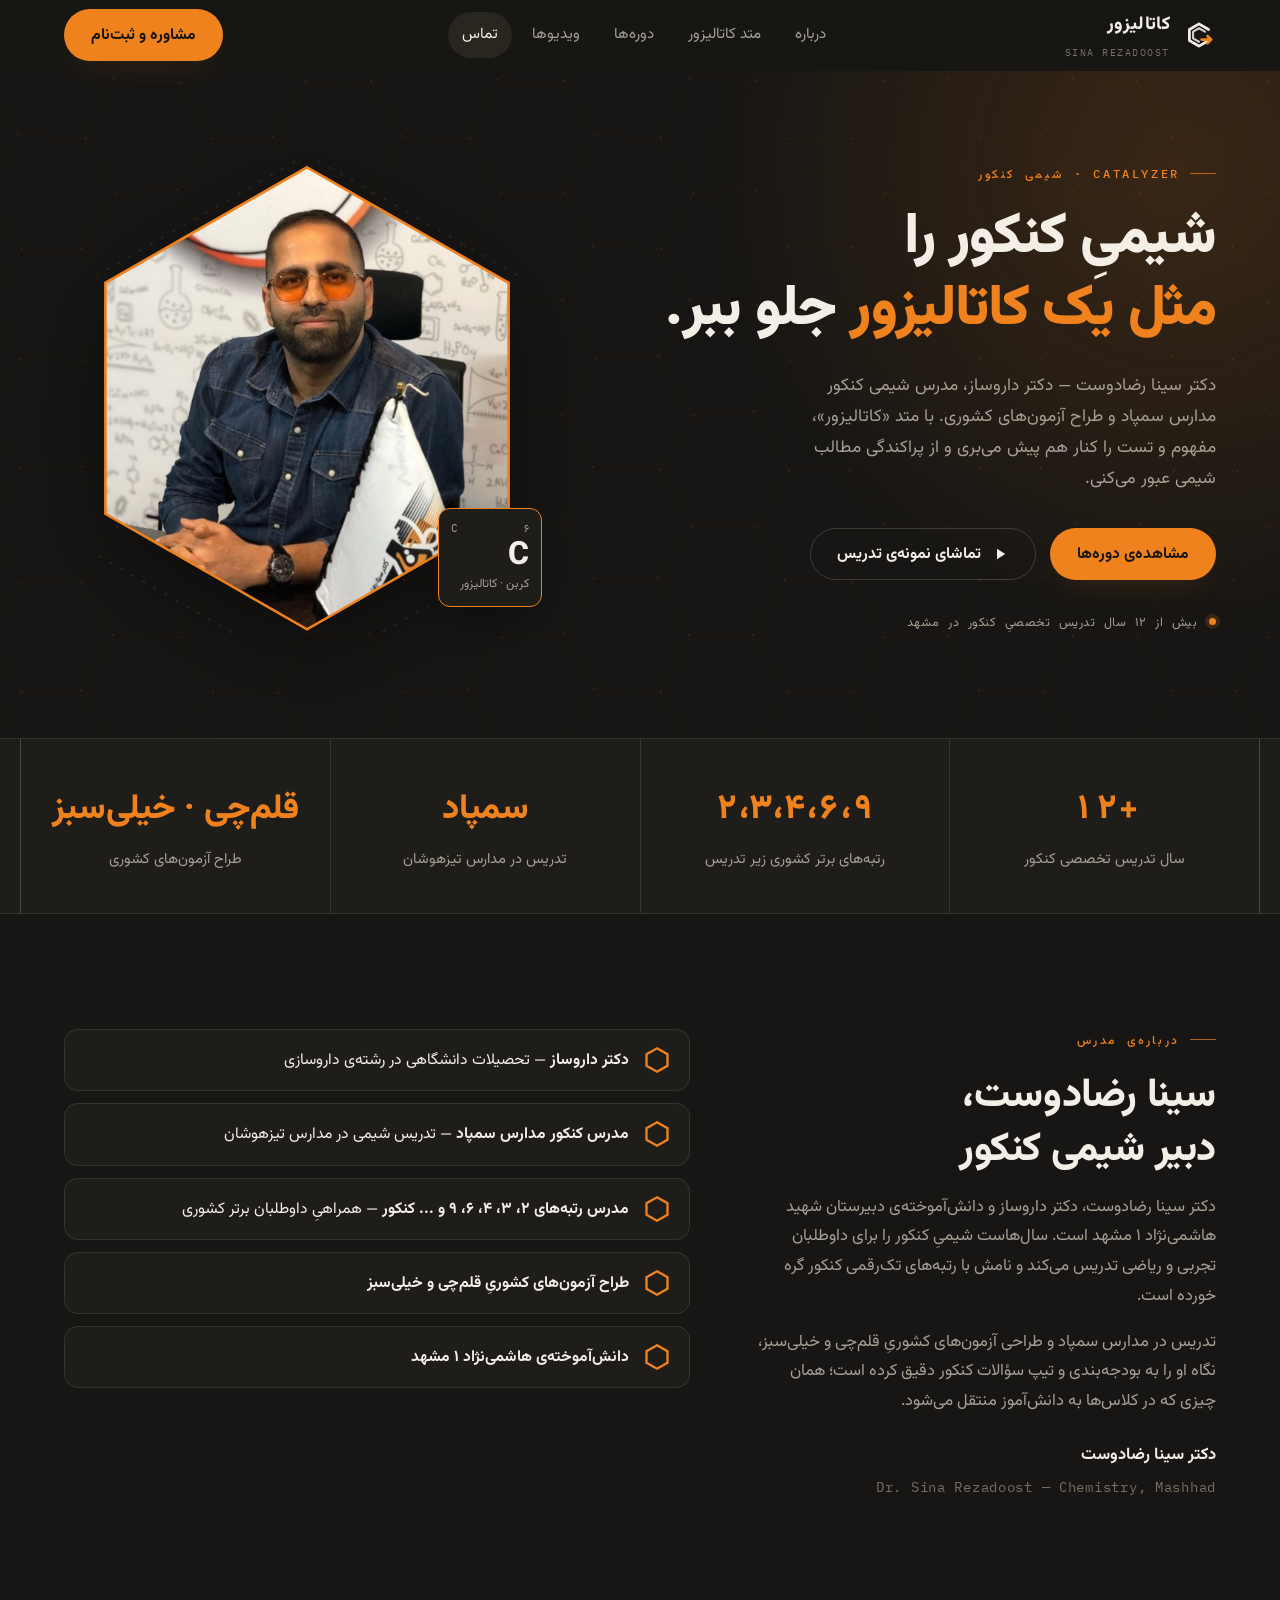
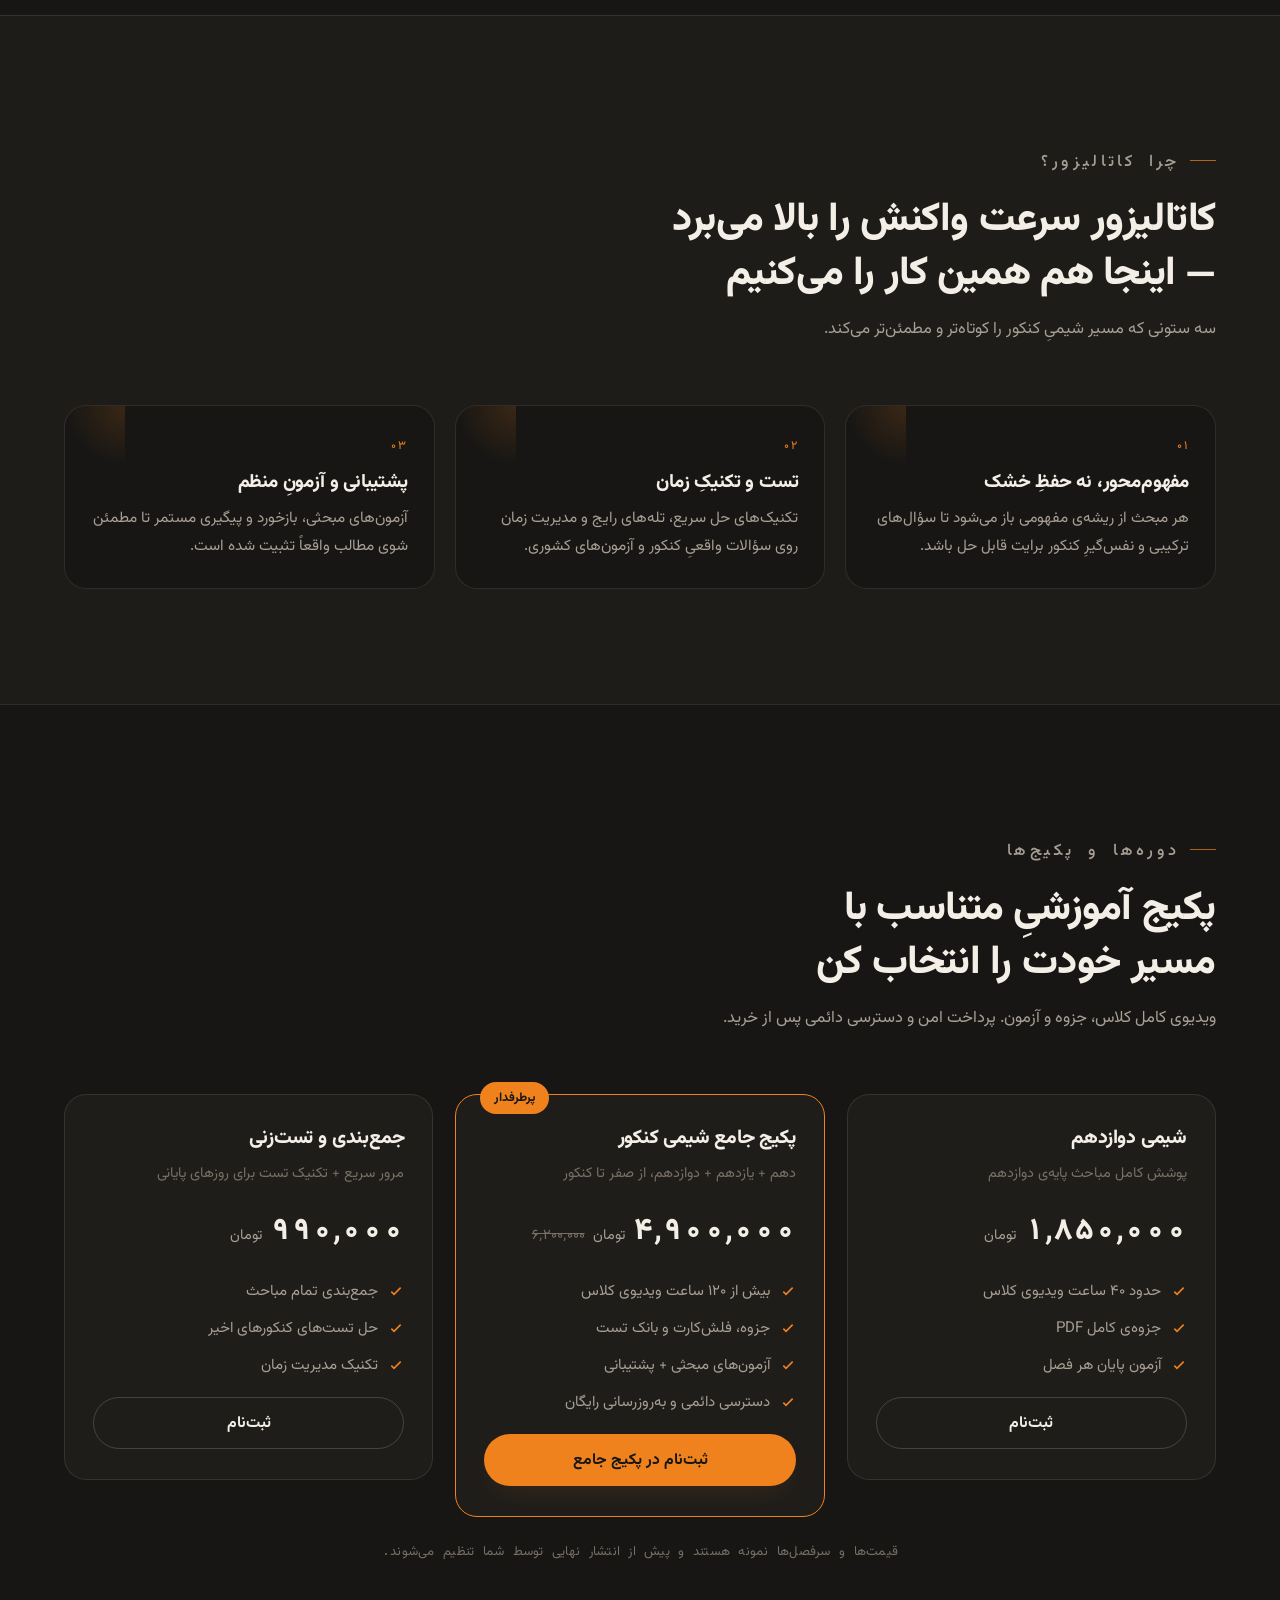
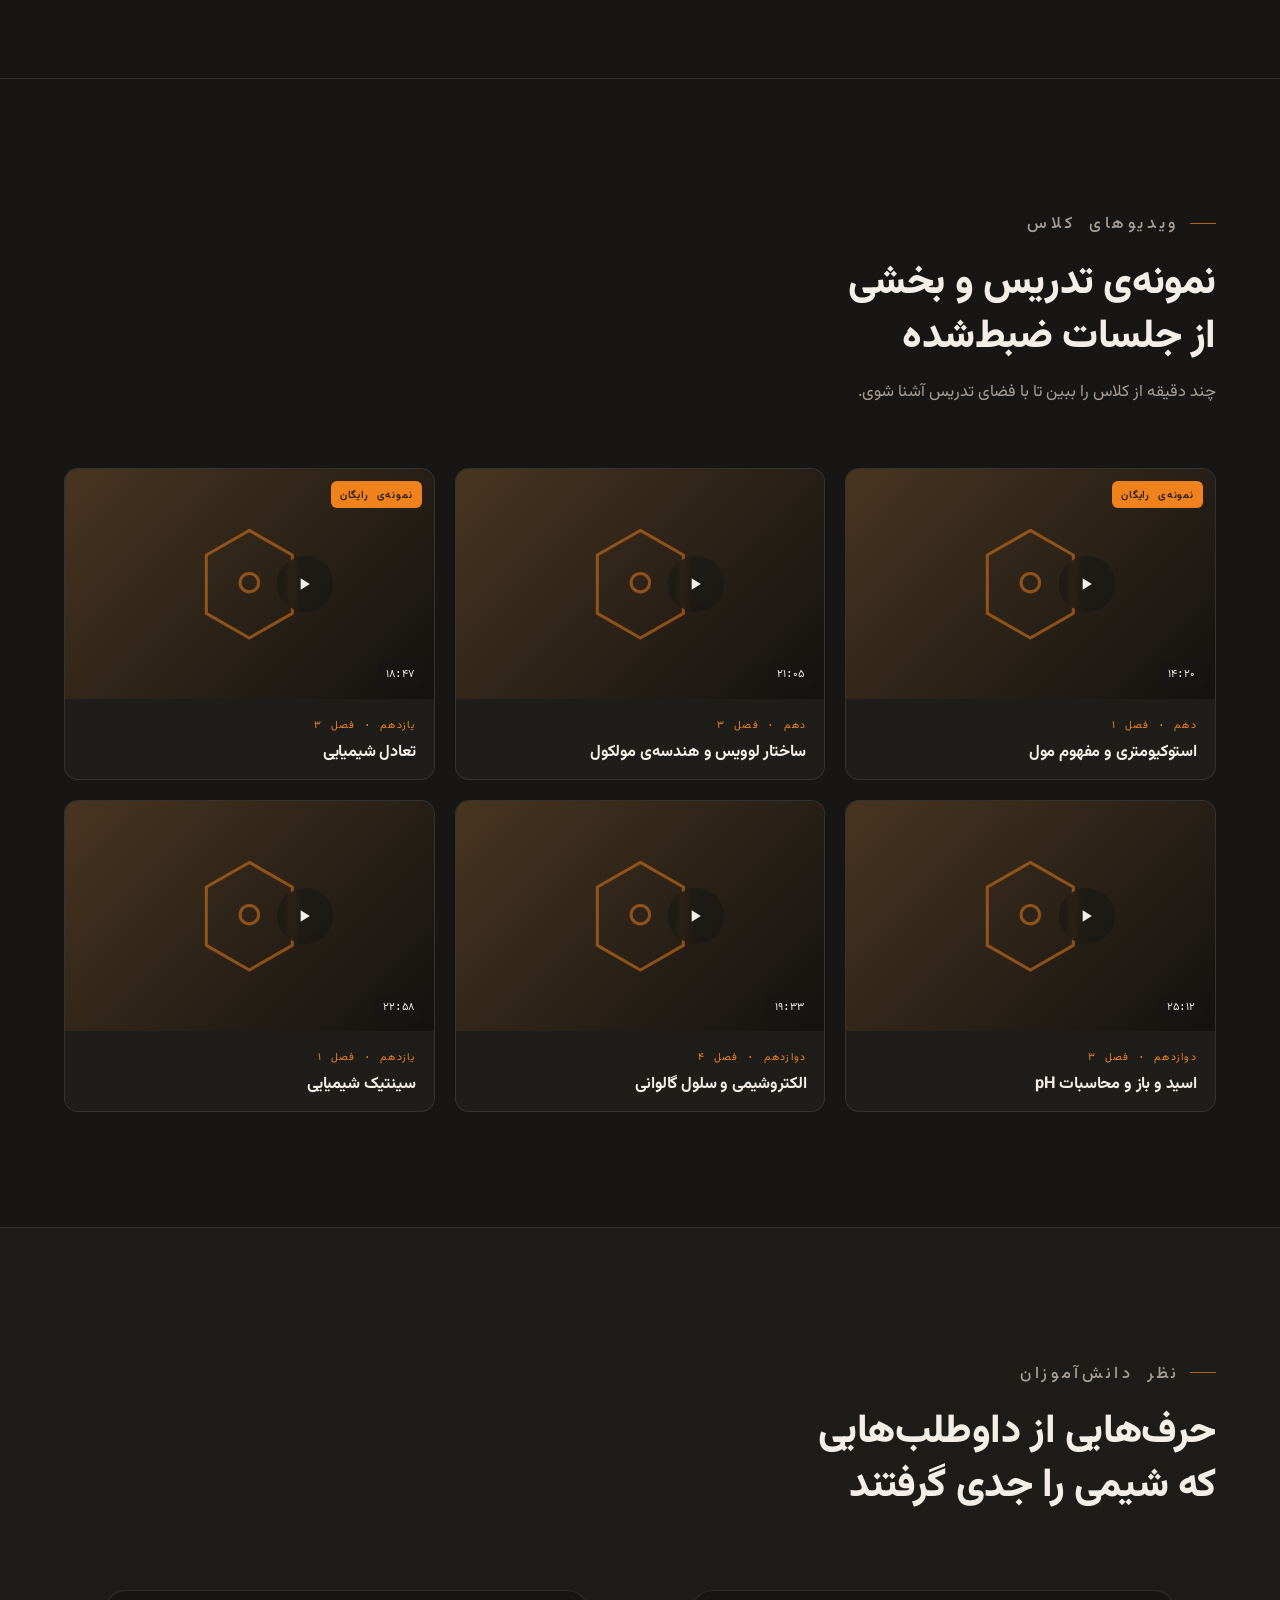
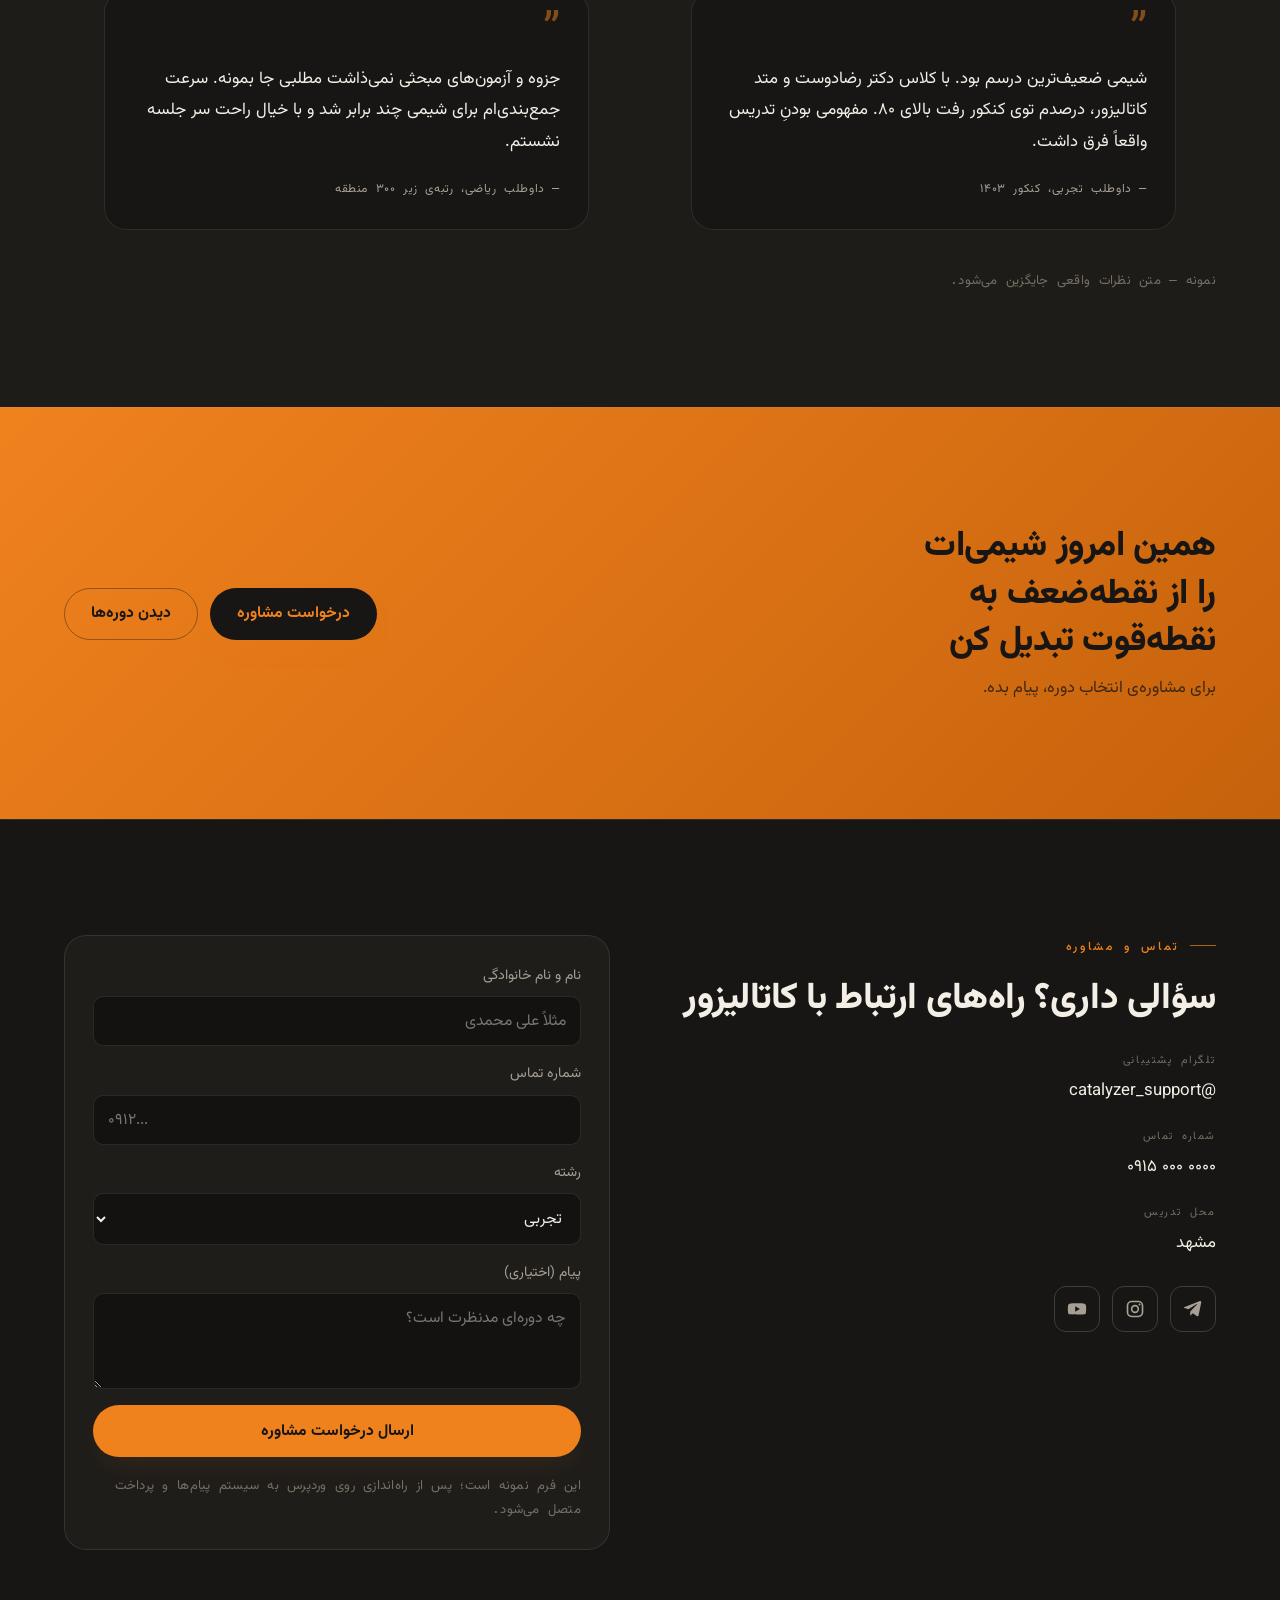
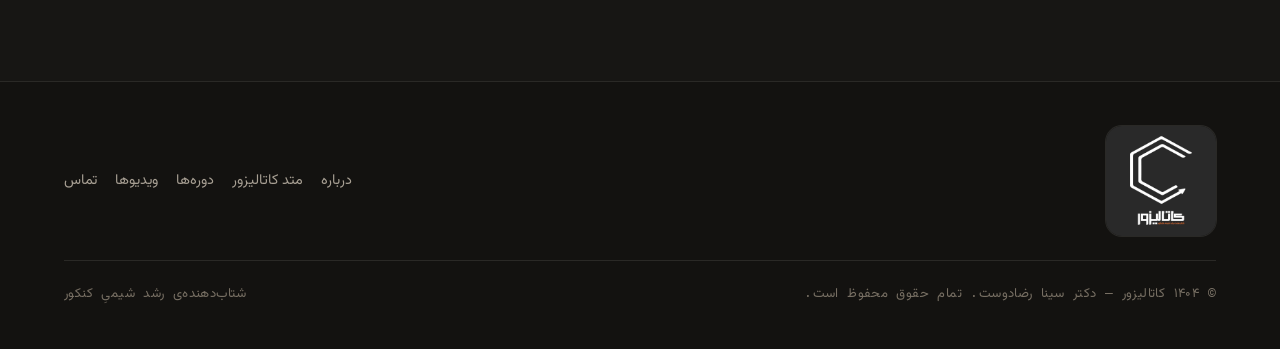
==== commit 85fd4b2a: "Sync Catalyzer theme to the dark-only / graphene prototype - Drop the light palette and theme toggle" ====
--- a/catalyzer-preview.html
+++ b/catalyzer-preview.html
@@ -6,7 +6,6 @@
    ============================================================ */
 :root{
   color-scheme: dark;
-  direction: rtl;
   /* warm charcoal drawn from the brand logo */
   --bg:        #171614;
   --bg-2:      #1F1D1A;
@@ -26,49 +25,16 @@
   --shadow:    0 24px 60px -22px rgba(0,0,0,.65);
   --radius:    14px;
   --radius-lg: 22px;
-  --maxw:      1140px;
+  --maxw:      1240px;
   --font-display:'Vazirmatn','Segoe UI',Tahoma,sans-serif;
   --font-body:'Vazirmatn','Segoe UI',Tahoma,sans-serif;
   --font-mono:'IBM Plex Mono','Vazirmatn',ui-monospace,monospace;
 }
-:root[data-theme="light"]{
-  color-scheme: light;
-  --bg:        #FBFAF7;
-  --bg-2:      #FFFFFF;
-  --bg-3:      #F2EEE6;
-  --bg-inset:  #F4F1EA;
-  --line:      rgba(23,22,20,.12);
-  --line-strong: rgba(23,22,20,.22);
-  --text:      #201E1B;
-  --text-dim:  #675F55;
-  --text-mute: #938A7D;
-  --accent:    #C6620C;
-  --accent-2:  #A8500A;
-  --accent-deep:#8F430A;
-  --accent-ink:#FFFFFF;
-  --glow:      rgba(198,98,12,.12);
-  --shadow:    0 22px 50px -24px rgba(60,40,15,.30);
-}
-@media (prefers-color-scheme: light){
-  :root:not([data-theme="dark"]){
-    color-scheme: light;
-    --bg:        #FBFAF7;
-    --bg-2:      #FFFFFF;
-    --bg-3:      #F2EEE6;
-    --bg-inset:  #F4F1EA;
-    --line:      rgba(23,22,20,.12);
-    --line-strong: rgba(23,22,20,.22);
-    --text:      #201E1B;
-    --text-dim:  #675F55;
-    --text-mute: #938A7D;
-    --accent:    #C6620C;
-    --accent-2:  #A8500A;
-    --accent-deep:#8F430A;
-    --accent-ink:#FFFFFF;
-    --glow:      rgba(198,98,12,.12);
-    --shadow:    0 22px 50px -24px rgba(60,40,15,.30);
-  }
-}
+/* widen the content column on large / ultra-wide displays
+   so items don't drift far from the viewport edges */
+@media (min-width:1500px){ :root{ --maxw:1400px; } }
+@media (min-width:1800px){ :root{ --maxw:1560px; } }
+@media (min-width:2100px){ :root{ --maxw:1720px; } }
 
 /* ============================================================
    Reset & base
@@ -136,7 +102,7 @@
 .btn-block{width:100%}
 
 /* ============================================================
-   Animated atomic-bond background
+   Animated carbon-lattice background
    ============================================================ */
 .bg-net{
   position:fixed;inset:0;width:100%;height:100%;
@@ -178,13 +144,6 @@
 }
 .icon-btn:hover{border-color:var(--accent);color:var(--accent)}
 .icon-btn svg{width:18px;height:18px}
-.theme-toggle .moon{display:none}
-:root[data-theme="light"] .theme-toggle .sun{display:none}
-:root[data-theme="light"] .theme-toggle .moon{display:block}
-@media (prefers-color-scheme:light){
-  :root:not([data-theme="dark"]) .theme-toggle .sun{display:none}
-  :root:not([data-theme="dark"]) .theme-toggle .moon{display:block}
-}
 .nav-toggle{display:none}
 .nav-cta{display:inline-flex}
 .nav-panel{display:none}
@@ -497,10 +456,6 @@
       </div>
 
       <div class="nav-right">
-        <button class="icon-btn theme-toggle" id="themeToggle" type="button" aria-label="تغییر تم روشن و تیره">
-          <svg class="sun" viewBox="0 0 24 24" fill="none" stroke="currentColor" stroke-width="2" stroke-linecap="round"><circle cx="12" cy="12" r="4.2"/><path d="M12 3v2M12 19v2M3 12h2M19 12h2M5.6 5.6l1.4 1.4M17 17l1.4 1.4M18.4 5.6L17 7M7 17l-1.4 1.4"/></svg>
-          <svg class="moon" viewBox="0 0 24 24" fill="none" stroke="currentColor" stroke-width="2" stroke-linecap="round" stroke-linejoin="round"><path d="M20 14.5A8 8 0 0 1 9.5 4a8 8 0 1 0 10.5 10.5Z"/></svg>
-        </button>
         <a class="btn btn-primary nav-cta" href="#contact">مشاوره و ثبت‌نام</a>
         <button class="icon-btn nav-toggle" id="navToggle" type="button" aria-label="منو" aria-expanded="false" aria-controls="navPanel">
           <svg viewBox="0 0 24 24" fill="none" stroke="currentColor" stroke-width="2" stroke-linecap="round"><path d="M4 7h16M4 12h16M4 17h16"/></svg>
@@ -886,22 +841,6 @@
 (function(){
   "use strict";
 
-  /* --- theme toggle (per-viewer, remembered) --- */
-  var root = document.documentElement;
-  try{
-    var saved = localStorage.getItem("catalyzer-theme");
-    if(saved === "light" || saved === "dark") root.setAttribute("data-theme", saved);
-  }catch(e){}
-  document.getElementById("themeToggle").addEventListener("click", function(){
-    var cur = root.getAttribute("data-theme");
-    if(!cur){
-      cur = window.matchMedia("(prefers-color-scheme: dark)").matches ? "dark" : "light";
-    }
-    var next = cur === "dark" ? "light" : "dark";
-    root.setAttribute("data-theme", next);
-    try{ localStorage.setItem("catalyzer-theme", next); }catch(e){}
-  });
-
   /* --- mobile nav --- */
   var navToggle = document.getElementById("navToggle");
   var navPanel = document.getElementById("navPanel");
@@ -971,8 +910,10 @@
 
 <script>
 /* ============================================================
-   Atomic-bond background — atoms drift everywhere and gather
-   into a denser web around the pointer.
+   Carbon-lattice background — a drifting honeycomb of C–C bonds,
+   like a sheet of graphene. Around the pointer it tightens,
+   lights up and hints at double bonds, as if a catalyst just
+   landed on the surface.
    ============================================================ */
 (function(){
   "use strict";
@@ -982,13 +923,11 @@
 
   var rmq = window.matchMedia("(prefers-reduced-motion: reduce)");
   var W = 0, H = 0, DPR = 1, raf = 0, running = false;
-  var atoms = [], prox = [];
+  var nodes = [], bonds = [], cells = [];
   var pointer = { x: -9999, y: -9999, s: 0, ts: 0 };
   var rgb = [240, 130, 30];
 
-  var LINK_BASE = 132;   // bond reach for the always-on network
-  var LINK_NEAR = 212;   // bond reach right under the pointer
-  var INFL      = 232;   // pointer influence radius
+  var INFL = 300;   // pointer influence radius
 
   function readColor(){
     var v = getComputedStyle(document.documentElement).getPropertyValue("--accent").trim();
@@ -1005,19 +944,49 @@
     }
   }
 
+  /* build a honeycomb (graphene) lattice covering the viewport */
   function build(){
-    var count = Math.max(44, Math.min(124, Math.round(W * H / 12500)));
-    atoms = [];
-    for(var i = 0; i < count; i++){
-      atoms.push({
-        x: Math.random() * W,
-        y: Math.random() * H,
-        vx: (Math.random() - 0.5) * 0.26,
-        vy: (Math.random() - 0.5) * 0.26,
-        r: 0.9 + Math.random() * 1.7
-      });
+    nodes = []; bonds = []; cells = [];
+    var minSide = Math.min(W, H);
+    var A = Math.max(38, Math.min(64, minSide / 12));   // C–C bond length
+    var vKey = {}, bKey = {};
+
+    function vert(x, y){
+      var k = Math.round(x / 4) + "," + Math.round(y / 4);
+      if(vKey[k] === undefined){
+        vKey[k] = nodes.length;
+        nodes.push({
+          bx: x, by: y, x: x, y: y, p: 0,
+          ph: Math.random() * 6.283,
+          sp: 0.35 + Math.random() * 0.5
+        });
+      }
+      return vKey[k];
     }
-    prox = new Array(atoms.length).fill(0);
+    function bond(a, b){
+      if(a === b) return;
+      var k = a < b ? a + "|" + b : b + "|" + a;
+      if(bKey[k]) return;
+      bKey[k] = 1;
+      bonds.push([a, b]);
+    }
+
+    var dx = A * 1.5;                 // flat-top hex: horizontal centre spacing
+    var dy = A * Math.sqrt(3);        // vertical centre spacing
+    var m  = A * 2.2;                 // overscan so bonds run off every edge
+    var col = 0;
+    for(var cx = -m; cx < W + m; cx += dx, col++){
+      var yoff = (col & 1) ? dy / 2 : 0;
+      for(var cy = -m; cy < H + m; cy += dy){
+        var ring = [];
+        for(var i = 0; i < 6; i++){
+          var ang = 1.0471975 * i;   // 60°
+          ring.push(vert(cx + A * Math.cos(ang), cy + yoff + A * Math.sin(ang)));
+        }
+        cells.push(ring);
+        for(var e = 0; e < 6; e++) bond(ring[e], ring[(e + 1) % 6]);
+      }
+    }
   }
 
   function resize(){
@@ -1031,89 +1000,104 @@
     if(!running) drawStatic();
   }
 
-  function step(){
-    var i, a;
-    pointer.ts *= 0.99;                     // a resting pointer slowly relaxes
+  function step(ts){
+    var time = (ts || 0) * 0.001;
+    pointer.ts *= 0.99;                       // a resting pointer slowly relaxes
     pointer.s += (pointer.ts - pointer.s) * 0.06;
 
-    for(i = 0; i < atoms.length; i++){
-      a = atoms[i];
-      a.x += a.vx; a.y += a.vy;
-
-      if(pointer.s > 0.01){
-        var dx = pointer.x - a.x, dy = pointer.y - a.y;
-        var d = Math.sqrt(dx * dx + dy * dy) || 0.001;
+    var active = pointer.s > 0.01;
+    for(var i = 0; i < nodes.length; i++){
+      var n = nodes[i];
+      // slow thermal drift around the lattice site
+      var ox = Math.cos(time * n.sp + n.ph) * 2.3;
+      var oy = Math.sin(time * n.sp * 0.9 + n.ph * 1.3) * 2.3;
+
+      var pr = 0, px = 0, py = 0;
+      if(active){
+        var ddx = n.bx - pointer.x, ddy = n.by - pointer.y;
+        var d = Math.sqrt(ddx * ddx + ddy * ddy) || 0.001;
         if(d < INFL){
-          var f = (1 - d / INFL) * pointer.s;
-          a.vx += (dx / d) * f * 0.055;      // pull toward the pointer
-          a.vy += (dy / d) * f * 0.055;
-          if(d < 62){                        // keep a small clearing right at the tip
-            var push = (1 - d / 62) * 0.16;
-            a.vx -= (dx / d) * push;
-            a.vy -= (dy / d) * push;
-          }
+          var f = 1 - d / INFL;
+          pr = f * f * pointer.s;
+          var lift = Math.sin(f * 1.5708) * 9 * pointer.s;   // gentle outward swell
+          px = (ddx / d) * lift;
+          py = (ddy / d) * lift;
         }
       }
-
-      a.vx += (Math.random() - 0.5) * 0.012; // gentle wander
-      a.vy += (Math.random() - 0.5) * 0.012;
-      a.vx *= 0.985; a.vy *= 0.985;
-      var sp = Math.sqrt(a.vx * a.vx + a.vy * a.vy);
-      if(sp > 0.9){ a.vx = a.vx / sp * 0.9; a.vy = a.vy / sp * 0.9; }
-
-      if(a.x < -24){ a.x = -24; a.vx = Math.abs(a.vx); }
-      else if(a.x > W + 24){ a.x = W + 24; a.vx = -Math.abs(a.vx); }
-      if(a.y < -24){ a.y = -24; a.vy = Math.abs(a.vy); }
-      else if(a.y > H + 24){ a.y = H + 24; a.vy = -Math.abs(a.vy); }
-
-      if(pointer.s > 0.01){
-        var pdx = pointer.x - a.x, pdy = pointer.y - a.y;
-        var pd = Math.sqrt(pdx * pdx + pdy * pdy);
-        prox[i] = pd < INFL ? (1 - pd / INFL) * pointer.s : 0;
-      } else {
-        prox[i] = 0;
+      n.x = n.bx + ox + px;
+      n.y = n.by + oy + py;
+      n.p += (pr - n.p) * 0.12;               // smoothed proximity glow
+    }
+  }
+
+  function render(){
+    ctx.clearRect(0, 0, W, H);
+    var r = rgb[0], g = rgb[1], b = rgb[2], i, q;
+
+    // aromatic rings bloom faintly where the pointer sits
+    if(pointer.s > 0.01){
+      for(i = 0; i < cells.length; i++){
+        var ring = cells[i], acc = 0;
+        for(q = 0; q < 6; q++) acc += nodes[ring[q]].p;
+        acc /= 6;
+        if(acc > 0.03){
+          ctx.beginPath();
+          ctx.moveTo(nodes[ring[0]].x, nodes[ring[0]].y);
+          for(q = 1; q < 6; q++) ctx.lineTo(nodes[ring[q]].x, nodes[ring[q]].y);
+          ctx.closePath();
+          ctx.fillStyle = "rgba(" + r + "," + g + "," + b + "," + (acc * 0.10).toFixed(3) + ")";
+          ctx.fill();
+        }
       }
     }
-  }
-
-  function render(){
-    ctx.clearRect(0, 0, W, H);
-    var i, j;
-    for(i = 0; i < atoms.length; i++){
-      var a = atoms[i], pa = prox[i];
-      for(j = i + 1; j < atoms.length; j++){
-        var b = atoms[j];
-        var dx = a.x - b.x, dy = a.y - b.y;
-        var dist = Math.sqrt(dx * dx + dy * dy);
-        var near = pa > prox[j] ? pa : prox[j];
-        var maxD = LINK_BASE + (LINK_NEAR - LINK_BASE) * near;
-        if(dist < maxD){
-          var t = 1 - dist / maxD;
-          var alpha = (0.15 + 0.42 * near) * t;
-          ctx.strokeStyle = "rgba(" + rgb[0] + "," + rgb[1] + "," + rgb[2] + "," + alpha.toFixed(3) + ")";
-          ctx.lineWidth = 0.7 + near * 0.8;
-          ctx.beginPath();
-          ctx.moveTo(a.x, a.y);
-          ctx.lineTo(b.x, b.y);
-          ctx.stroke();
-        }
+
+    // C–C bonds
+    ctx.lineCap = "round";
+    for(i = 0; i < bonds.length; i++){
+      var a = nodes[bonds[i][0]], c = nodes[bonds[i][1]];
+      var near = a.p > c.p ? a.p : c.p;
+      ctx.strokeStyle = "rgba(" + r + "," + g + "," + b + "," + (0.05 + 0.5 * near).toFixed(3) + ")";
+      ctx.lineWidth = 0.6 + near * 1.4;
+      ctx.beginPath();
+      ctx.moveTo(a.x, a.y);
+      ctx.lineTo(c.x, c.y);
+      ctx.stroke();
+
+      // a parallel line appears under the pointer — a hint of a double bond
+      if(near > 0.28){
+        var ex = c.x - a.x, ey = c.y - a.y;
+        var pl = Math.sqrt(ex * ex + ey * ey) || 1;
+        var nx = -ey / pl * 3.1, ny = ex / pl * 3.1;
+        ctx.strokeStyle = "rgba(" + r + "," + g + "," + b + "," + ((near - 0.28) * 0.55).toFixed(3) + ")";
+        ctx.lineWidth = 0.8;
+        ctx.beginPath();
+        ctx.moveTo(a.x + nx + ex * 0.2, a.y + ny + ey * 0.2);
+        ctx.lineTo(c.x + nx - ex * 0.2, c.y + ny - ey * 0.2);
+        ctx.stroke();
       }
-      var g = 0.32 + 0.55 * pa;
-      ctx.fillStyle = "rgba(" + rgb[0] + "," + rgb[1] + "," + rgb[2] + "," + g.toFixed(3) + ")";
+    }
+
+    // carbon atoms
+    for(i = 0; i < nodes.length; i++){
+      var nn = nodes[i];
+      ctx.fillStyle = "rgba(" + r + "," + g + "," + b + "," + (0.13 + nn.p * 0.7).toFixed(3) + ")";
       ctx.beginPath();
-      ctx.arc(a.x, a.y, a.r + pa * 1.7, 0, 6.2831853);
+      ctx.arc(nn.x, nn.y, 1.1 + nn.p * 2.6, 0, 6.2831853);
       ctx.fill();
     }
   }
 
-  function loop(){
-    step();
+  function loop(ts){
+    step(ts);
     render();
     raf = requestAnimationFrame(loop);
   }
 
   function drawStatic(){
-    for(var i = 0; i < atoms.length; i++) prox[i] = 0;
+    for(var i = 0; i < nodes.length; i++){
+      var n = nodes[i];
+      n.p = 0; n.x = n.bx; n.y = n.by;
+    }
     pointer.s = 0;
     render();
   }
@@ -1154,16 +1138,12 @@
     rt = setTimeout(resize, 200);
   });
 
-  var onScheme = function(){ readColor(); if(!running) drawStatic(); };
-  var smq = window.matchMedia("(prefers-color-scheme: dark)");
-  (smq.addEventListener ? smq.addEventListener.bind(smq, "change") : smq.addListener.bind(smq))(onScheme);
-  new MutationObserver(onScheme).observe(document.documentElement, {
-    attributes: true, attributeFilter: ["data-theme"]
-  });
   (rmq.addEventListener ? rmq.addEventListener.bind(rmq, "change") : rmq.addListener.bind(rmq))(function(){
     if(rmq.matches){ stop(); drawStatic(); } else { start(); }
   });
 })();
 </script>
+</body>
+</html>
 
 </div>
